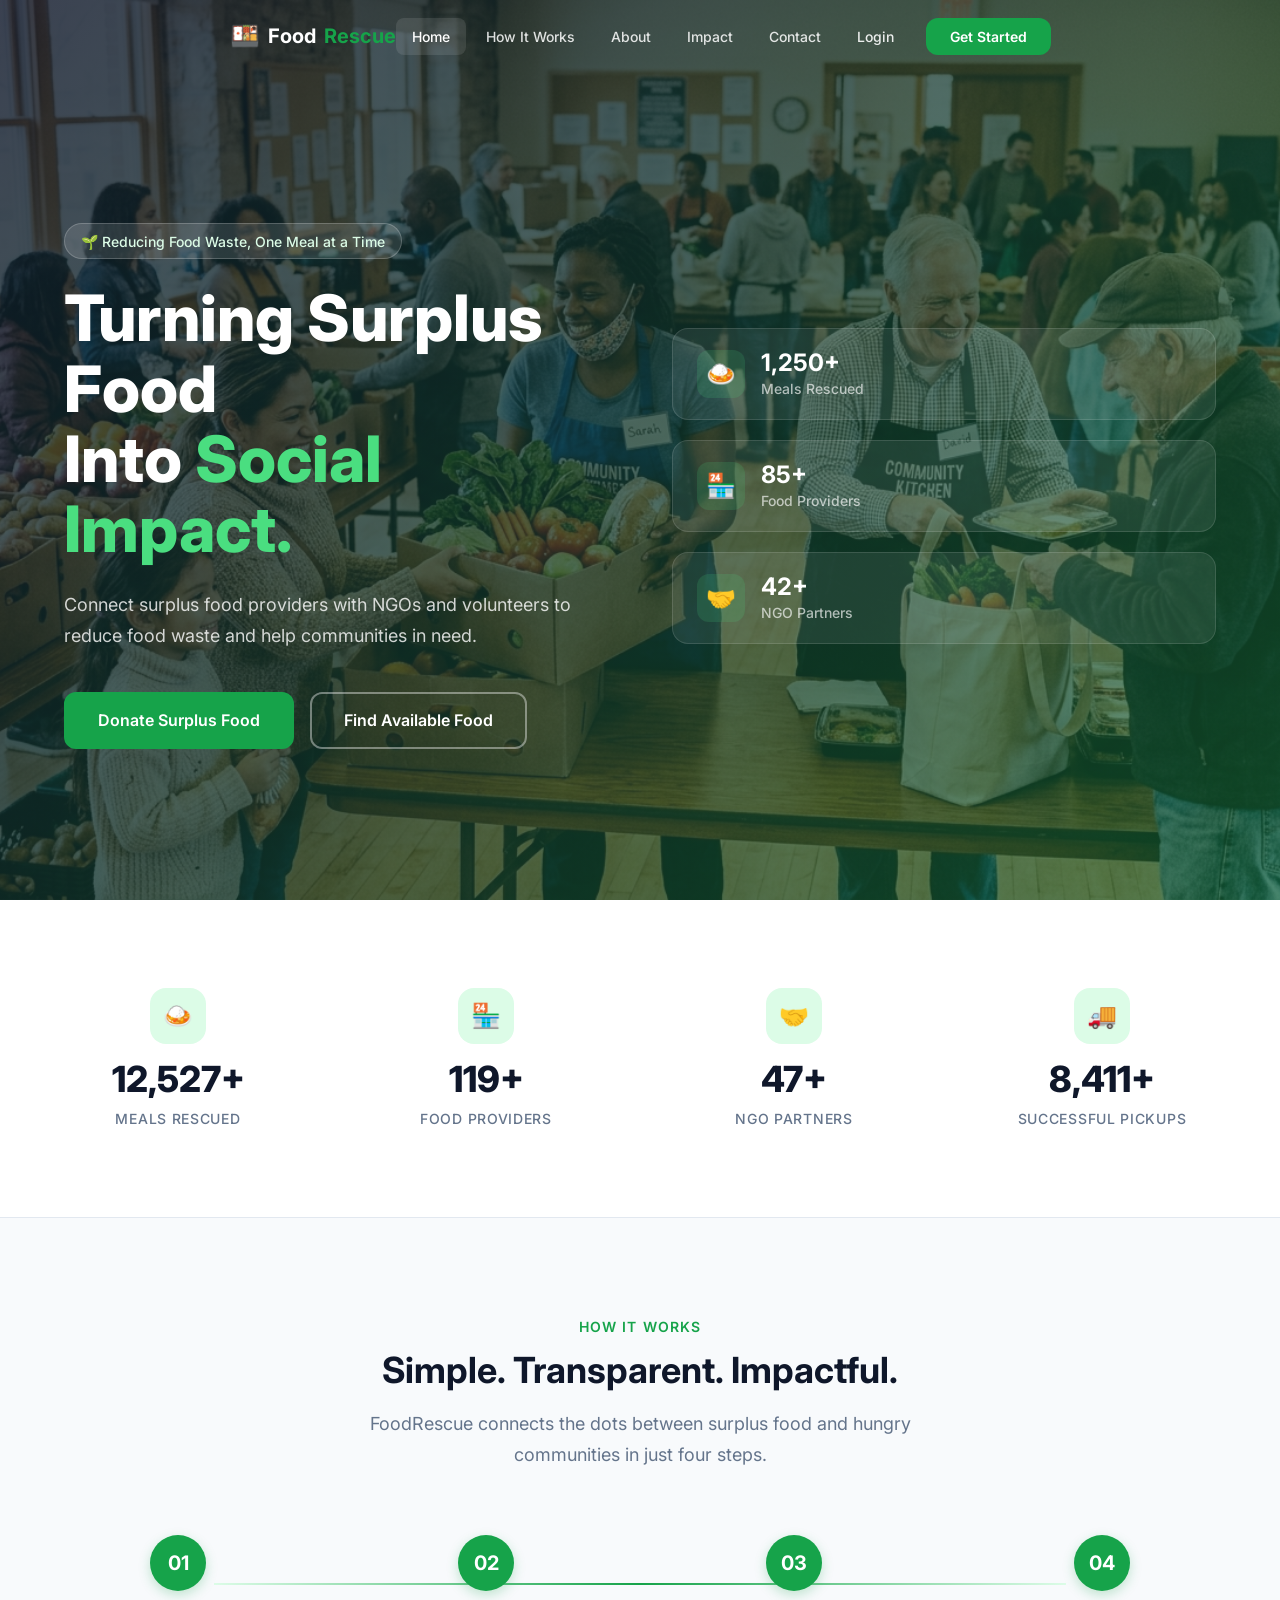
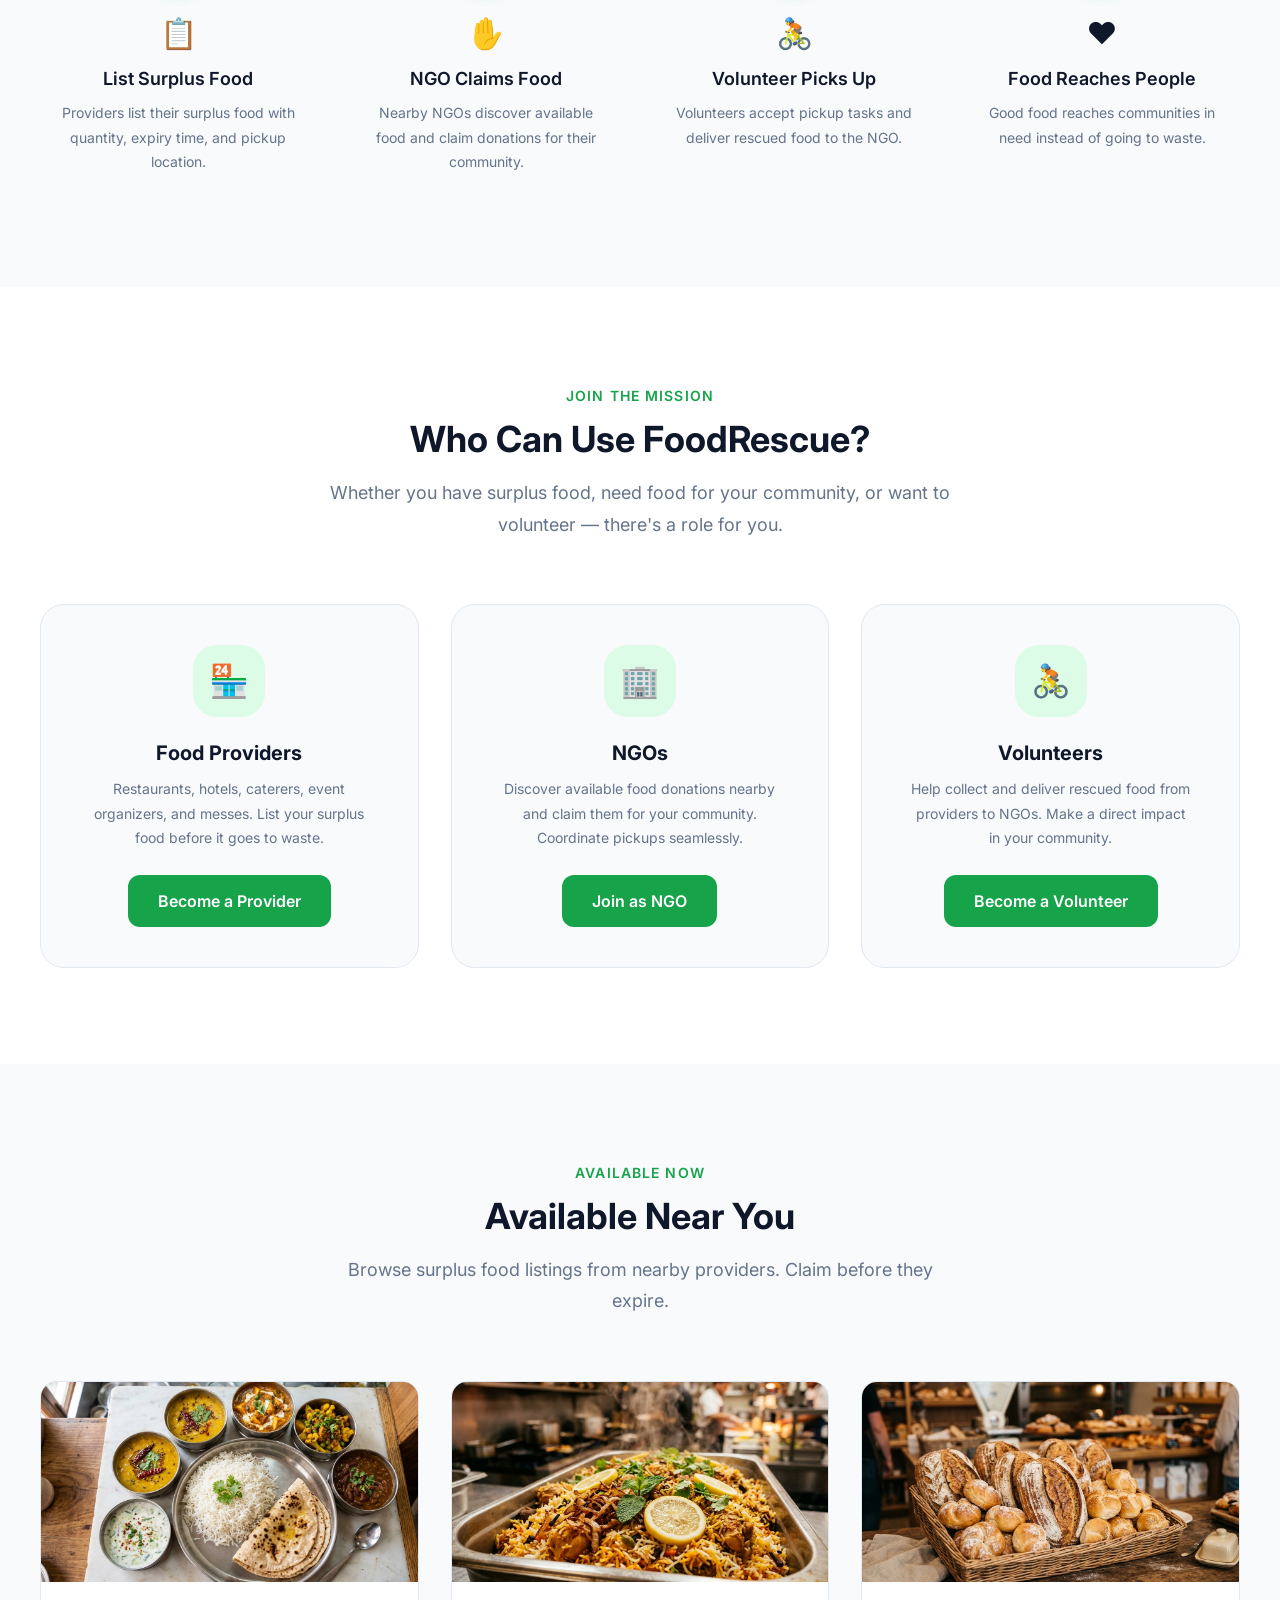
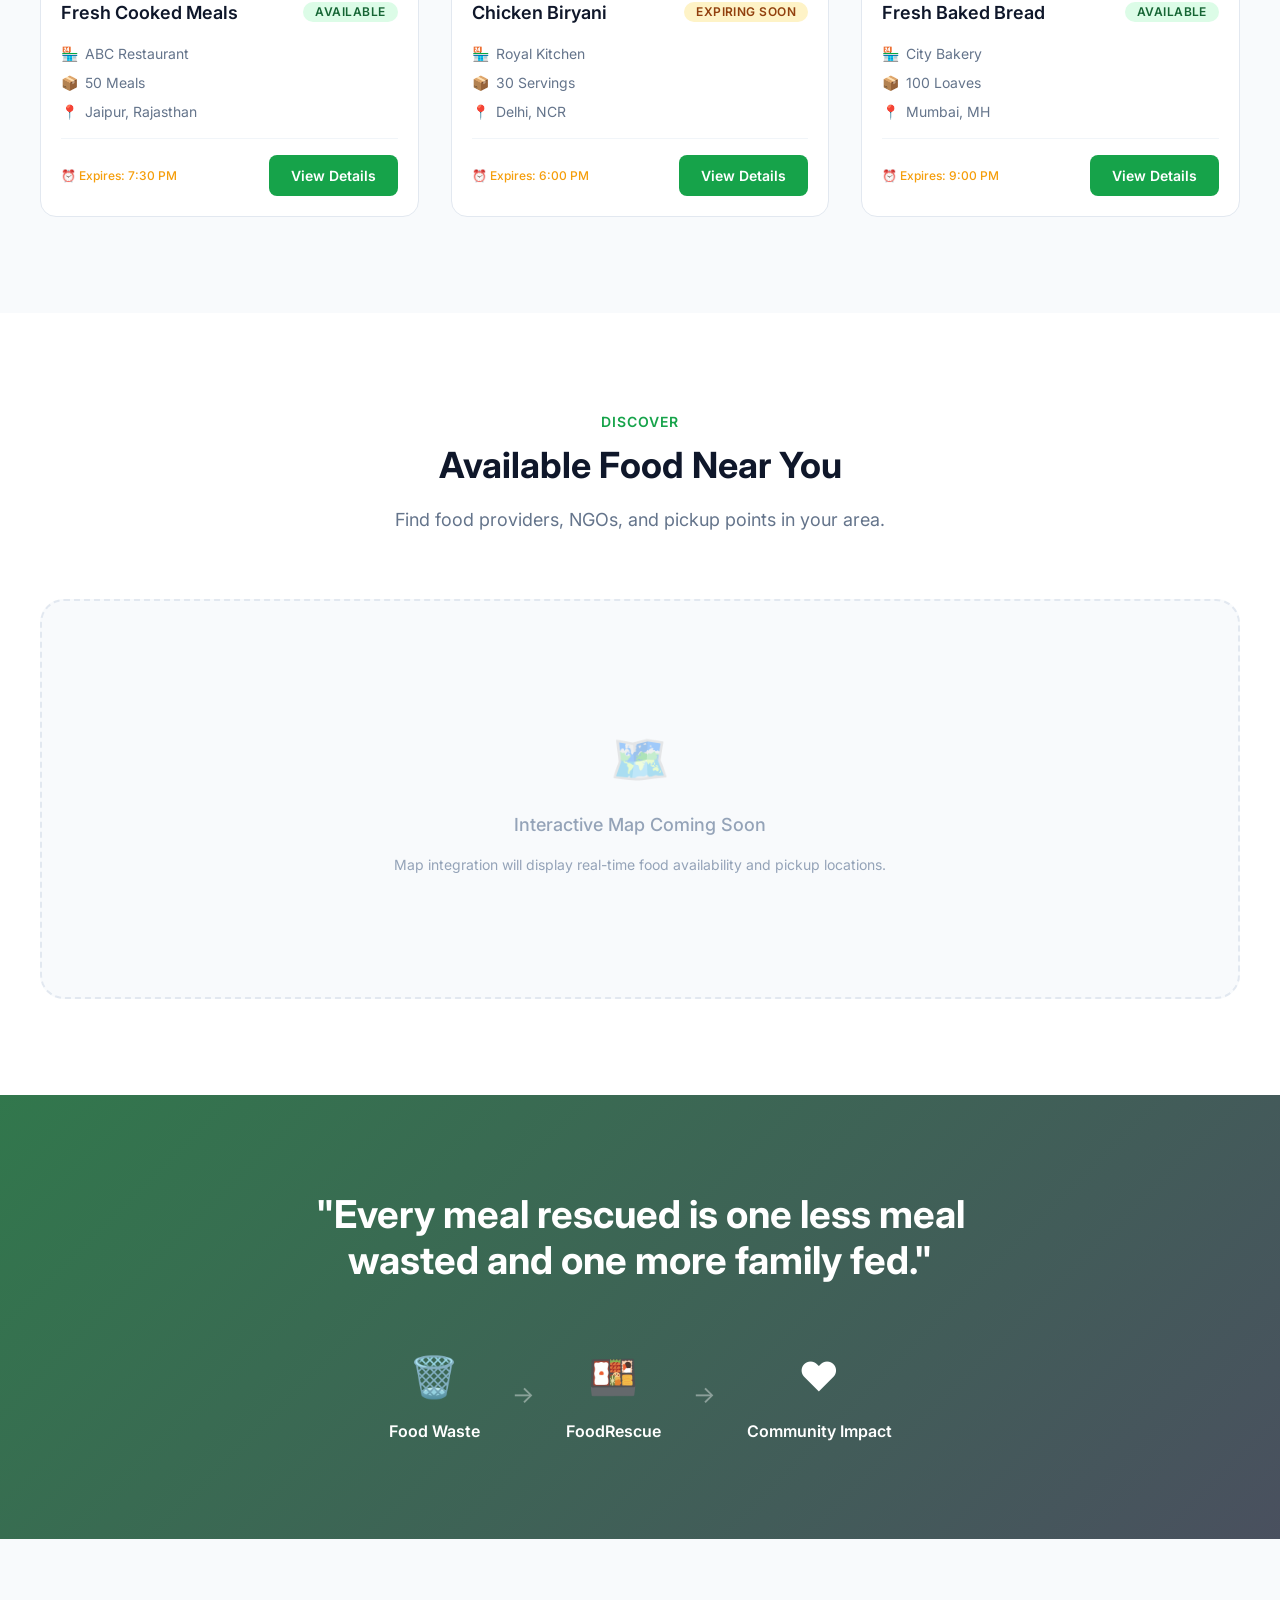
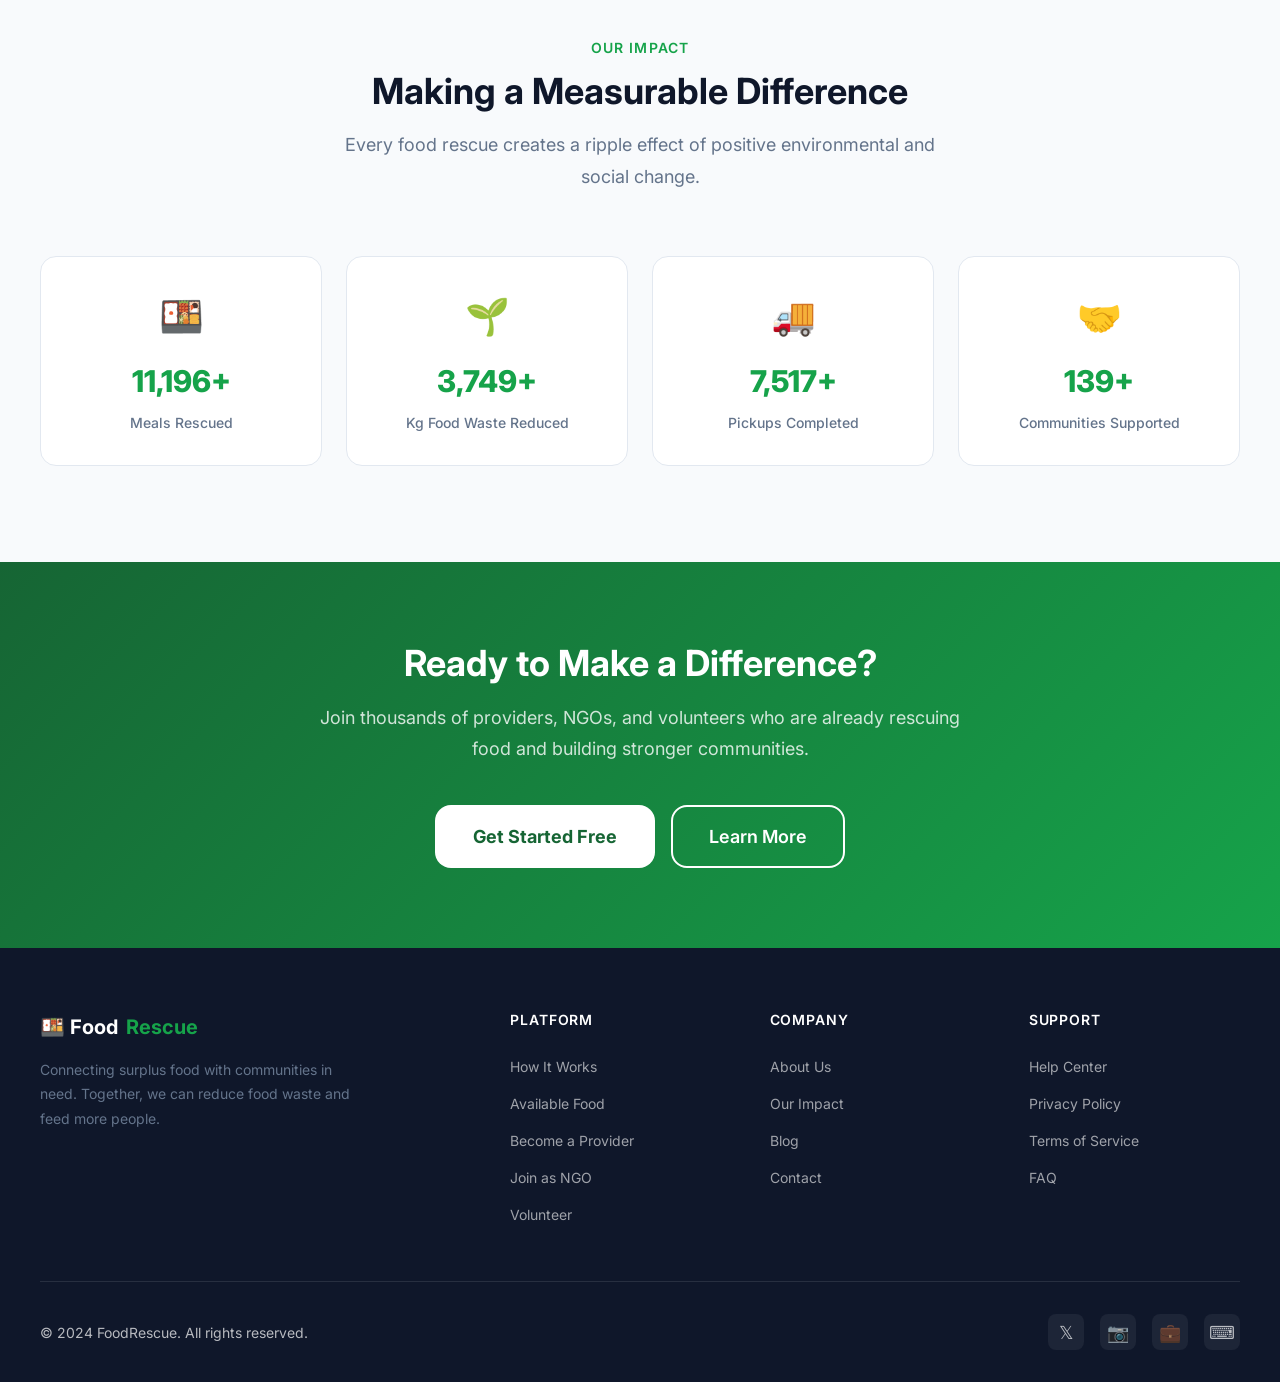
==== src/main/webapp/index.html @ 47595863 "feat: add FoodRescue frontend UI" ====
<!DOCTYPE html>
<html lang="en">
<head>
  <meta charset="UTF-8">
  <meta name="viewport" content="width=device-width, initial-scale=1.0">
  <title>FoodRescue — Turning Surplus Food Into Social Impact</title>
  <meta name="description" content="FoodRescue connects surplus food providers with NGOs and volunteers to reduce food waste and help communities in need. Rescue meals, support communities.">

  <!-- Google Fonts -->
  <link rel="preconnect" href="https://fonts.googleapis.com">
  <link rel="preconnect" href="https://fonts.gstatic.com" crossorigin>
  <link href="https://fonts.googleapis.com/css2?family=Inter:wght@400;500;600;700;800&display=swap" rel="stylesheet">

  <!-- CSS -->
  <!-- Bootstrap 5 CSS -->
  <link href="https://cdn.jsdelivr.net/npm/bootstrap@5.3.2/dist/css/bootstrap.min.css" rel="stylesheet">
  <link rel="stylesheet" href="assets/css/global.css">
  <link rel="stylesheet" href="assets/css/navbar.css">
  <link rel="stylesheet" href="assets/css/hero.css">
  <link rel="stylesheet" href="assets/css/responsive.css">

  <!-- Favicon -->
  <link rel="icon" href="data:image/svg+xml,<svg xmlns='http://www.w3.org/2000/svg' viewBox='0 0 100 100'><text y='.9em' font-size='90'>🍱</text></svg>">
</head>
<body>

  <!-- ===== Navbar ===== -->
  <nav class="navbar navbar--transparent" id="navbar">
    <div class="navbar__inner">
      <a href="index.html" class="navbar__brand" id="nav-brand">
        <span class="navbar__brand-icon">🍱</span>
        Food<span class="navbar__brand-highlight">Rescue</span>
      </a>

      <div class="navbar__nav" id="nav-links">
        <a href="#hero" class="navbar__link navbar__link--active">Home</a>
        <a href="#how-it-works" class="navbar__link">How It Works</a>
        <a href="#about" class="navbar__link">About</a>
        <a href="#impact" class="navbar__link">Impact</a>
        <a href="#contact" class="navbar__link">Contact</a>
      </div>

      <div class="navbar__actions" id="nav-actions">
        <a href="login.html" class="navbar__login">Login</a>
        <a href="register.html" class="navbar__cta">Get Started</a>
      </div>

      <button class="navbar__toggle" id="nav-toggle" aria-label="Toggle navigation menu">
        <span class="navbar__toggle-bar"></span>
        <span class="navbar__toggle-bar"></span>
        <span class="navbar__toggle-bar"></span>
      </button>
    </div>

    <!-- Mobile Menu -->
    <div class="navbar__mobile-menu" id="mobile-menu">
      <a href="#hero" class="navbar__link">Home</a>
      <a href="#how-it-works" class="navbar__link">How It Works</a>
      <a href="#about" class="navbar__link">About</a>
      <a href="#impact" class="navbar__link">Impact</a>
      <a href="#contact" class="navbar__link">Contact</a>
      <div class="navbar__mobile-actions">
        <a href="login.html" class="navbar__login">Login</a>
        <a href="register.html" class="navbar__cta">Get Started</a>
      </div>
    </div>
  </nav>


  <!-- ===== Hero Section ===== -->
  <section class="hero" id="hero" style="background-image: url('assets/images/hero-food.jpg');">
    <div class="hero__inner">
      <div class="hero__content">
        <div class="hero__label">
          🌱 Reducing Food Waste, One Meal at a Time
        </div>
        <h1 class="hero__title">
          Turning Surplus Food<br>
          Into <span>Social Impact.</span>
        </h1>
        <p class="hero__subtitle">
          Connect surplus food providers with NGOs and volunteers to reduce food waste and help communities in need.
        </p>
        <div class="hero__actions">
          <a href="register.html" class="hero__btn-primary">Donate Surplus Food</a>
          <a href="#available-food" class="hero__btn-secondary">Find Available Food</a>
        </div>
      </div>

      <div class="hero__stats">
        <div class="hero__stat-card">
          <div class="hero__stat-icon">🍛</div>
          <div>
            <div class="hero__stat-value" data-count="1250">1,250+</div>
            <div class="hero__stat-label">Meals Rescued</div>
          </div>
        </div>
        <div class="hero__stat-card">
          <div class="hero__stat-icon">🏪</div>
          <div>
            <div class="hero__stat-value" data-count="85">85+</div>
            <div class="hero__stat-label">Food Providers</div>
          </div>
        </div>
        <div class="hero__stat-card">
          <div class="hero__stat-icon">🤝</div>
          <div>
            <div class="hero__stat-value" data-count="42">42+</div>
            <div class="hero__stat-label">NGO Partners</div>
          </div>
        </div>
      </div>
    </div>
  </section>


  <!-- ===== Impact Statistics ===== -->
  <section class="impact-stats" id="impact">
    <div class="impact-stats__grid stagger">
      <div class="impact-stats__item reveal">
        <div class="impact-stats__icon">🍛</div>
        <div class="impact-stats__value" data-target="12540">0</div>
        <div class="impact-stats__label">Meals Rescued</div>
      </div>
      <div class="impact-stats__item reveal">
        <div class="impact-stats__icon">🏪</div>
        <div class="impact-stats__value" data-target="120">0</div>
        <div class="impact-stats__label">Food Providers</div>
      </div>
      <div class="impact-stats__item reveal">
        <div class="impact-stats__icon">🤝</div>
        <div class="impact-stats__value" data-target="48">0</div>
        <div class="impact-stats__label">NGO Partners</div>
      </div>
      <div class="impact-stats__item reveal">
        <div class="impact-stats__icon">🚚</div>
        <div class="impact-stats__value" data-target="8420">0</div>
        <div class="impact-stats__label">Successful Pickups</div>
      </div>
    </div>
  </section>


  <!-- ===== How FoodRescue Works ===== -->
  <section class="how-it-works section" id="how-it-works">
    <div class="section-header">
      <span class="section-label">How It Works</span>
      <h2>Simple. Transparent. Impactful.</h2>
      <p>FoodRescue connects the dots between surplus food and hungry communities in just four steps.</p>
    </div>

    <div class="how-it-works__grid stagger">
      <div class="how-it-works__step reveal">
        <div class="how-it-works__number">01</div>
        <div class="how-it-works__icon">📋</div>
        <h4 class="how-it-works__title">List Surplus Food</h4>
        <p class="how-it-works__desc">Providers list their surplus food with quantity, expiry time, and pickup location.</p>
      </div>
      <div class="how-it-works__step reveal">
        <div class="how-it-works__number">02</div>
        <div class="how-it-works__icon">✋</div>
        <h4 class="how-it-works__title">NGO Claims Food</h4>
        <p class="how-it-works__desc">Nearby NGOs discover available food and claim donations for their community.</p>
      </div>
      <div class="how-it-works__step reveal">
        <div class="how-it-works__number">03</div>
        <div class="how-it-works__icon">🚴</div>
        <h4 class="how-it-works__title">Volunteer Picks Up</h4>
        <p class="how-it-works__desc">Volunteers accept pickup tasks and deliver rescued food to the NGO.</p>
      </div>
      <div class="how-it-works__step reveal">
        <div class="how-it-works__number">04</div>
        <div class="how-it-works__icon">❤️</div>
        <h4 class="how-it-works__title">Food Reaches People</h4>
        <p class="how-it-works__desc">Good food reaches communities in need instead of going to waste.</p>
      </div>
    </div>
  </section>


  <!-- ===== User Roles ===== -->
  <section class="user-roles section" id="about">
    <div class="section-header">
      <span class="section-label">Join the Mission</span>
      <h2>Who Can Use FoodRescue?</h2>
      <p>Whether you have surplus food, need food for your community, or want to volunteer — there's a role for you.</p>
    </div>

    <div class="user-roles__grid stagger">
      <div class="user-roles__card reveal">
        <div class="user-roles__icon">🏪</div>
        <h4 class="user-roles__title">Food Providers</h4>
        <p class="user-roles__desc">Restaurants, hotels, caterers, event organizers, and messes. List your surplus food before it goes to waste.</p>
        <a href="register.html" class="btn btn-primary">Become a Provider</a>
      </div>
      <div class="user-roles__card reveal">
        <div class="user-roles__icon">🏢</div>
        <h4 class="user-roles__title">NGOs</h4>
        <p class="user-roles__desc">Discover available food donations nearby and claim them for your community. Coordinate pickups seamlessly.</p>
        <a href="register.html" class="btn btn-primary">Join as NGO</a>
      </div>
      <div class="user-roles__card reveal">
        <div class="user-roles__icon">🚴</div>
        <h4 class="user-roles__title">Volunteers</h4>
        <p class="user-roles__desc">Help collect and deliver rescued food from providers to NGOs. Make a direct impact in your community.</p>
        <a href="register.html" class="btn btn-primary">Become a Volunteer</a>
      </div>
    </div>
  </section>


  <!-- ===== Available Food ===== -->
  <section class="available-food section" id="available-food">
    <div class="section-header">
      <span class="section-label">Available Now</span>
      <h2>Available Near You</h2>
      <p>Browse surplus food listings from nearby providers. Claim before they expire.</p>
    </div>

    <div class="available-food__grid stagger">
      <!-- Food Card 1 -->
      <div class="food-card reveal">
        <img src="assets/images/food/meals.jpg" alt="Fresh Cooked Meals" class="food-card__img" loading="lazy">
        <div class="food-card__body">
          <div class="food-card__header">
            <h5 class="food-card__name">Fresh Cooked Meals</h5>
            <span class="badge badge-success">Available</span>
          </div>
          <div class="food-card__meta">
            <div class="food-card__meta-item">
              <span class="food-card__meta-icon">🏪</span>
              <span>ABC Restaurant</span>
            </div>
            <div class="food-card__meta-item">
              <span class="food-card__meta-icon">📦</span>
              <span>50 Meals</span>
            </div>
            <div class="food-card__meta-item">
              <span class="food-card__meta-icon">📍</span>
              <span>Jaipur, Rajasthan</span>
            </div>
          </div>
          <div class="food-card__footer">
            <span class="food-card__expiry">⏰ Expires: 7:30 PM</span>
            <a href="#" class="btn btn-primary btn-sm">View Details</a>
          </div>
        </div>
      </div>

      <!-- Food Card 2 -->
      <div class="food-card reveal">
        <img src="assets/images/food/biryani.jpg" alt="Chicken Biryani" class="food-card__img" loading="lazy">
        <div class="food-card__body">
          <div class="food-card__header">
            <h5 class="food-card__name">Chicken Biryani</h5>
            <span class="badge badge-warning">Expiring Soon</span>
          </div>
          <div class="food-card__meta">
            <div class="food-card__meta-item">
              <span class="food-card__meta-icon">🏪</span>
              <span>Royal Kitchen</span>
            </div>
            <div class="food-card__meta-item">
              <span class="food-card__meta-icon">📦</span>
              <span>30 Servings</span>
            </div>
            <div class="food-card__meta-item">
              <span class="food-card__meta-icon">📍</span>
              <span>Delhi, NCR</span>
            </div>
          </div>
          <div class="food-card__footer">
            <span class="food-card__expiry">⏰ Expires: 6:00 PM</span>
            <a href="#" class="btn btn-primary btn-sm">View Details</a>
          </div>
        </div>
      </div>

      <!-- Food Card 3 -->
      <div class="food-card reveal">
        <img src="assets/images/food/bread.jpg" alt="Fresh Baked Bread" class="food-card__img" loading="lazy">
        <div class="food-card__body">
          <div class="food-card__header">
            <h5 class="food-card__name">Fresh Baked Bread</h5>
            <span class="badge badge-success">Available</span>
          </div>
          <div class="food-card__meta">
            <div class="food-card__meta-item">
              <span class="food-card__meta-icon">🏪</span>
              <span>City Bakery</span>
            </div>
            <div class="food-card__meta-item">
              <span class="food-card__meta-icon">📦</span>
              <span>100 Loaves</span>
            </div>
            <div class="food-card__meta-item">
              <span class="food-card__meta-icon">📍</span>
              <span>Mumbai, MH</span>
            </div>
          </div>
          <div class="food-card__footer">
            <span class="food-card__expiry">⏰ Expires: 9:00 PM</span>
            <a href="#" class="btn btn-primary btn-sm">View Details</a>
          </div>
        </div>
      </div>
    </div>
  </section>


  <!-- ===== Map Section (Placeholder) ===== -->
  <section class="map-section section">
    <div class="section-header">
      <span class="section-label">Discover</span>
      <h2>Available Food Near You</h2>
      <p>Find food providers, NGOs, and pickup points in your area.</p>
    </div>

    <div class="map-placeholder">
      <div class="map-placeholder__icon">🗺️</div>
      <div class="map-placeholder__text">Interactive Map Coming Soon</div>
      <div class="map-placeholder__hint">Map integration will display real-time food availability and pickup locations.</div>
    </div>
  </section>


  <!-- ===== Impact Story ===== -->
  <section class="impact-story" style="background-image: url('assets/images/community.jpg');">
    <div class="impact-story__inner">
      <blockquote class="impact-story__quote reveal">
        "Every meal rescued is one less meal wasted and one more family fed."
      </blockquote>

      <div class="impact-story__flow reveal">
        <div class="impact-story__flow-step">
          <div class="impact-story__flow-icon">🗑️</div>
          <div class="impact-story__flow-label">Food Waste</div>
        </div>
        <div class="impact-story__flow-arrow">→</div>
        <div class="impact-story__flow-step">
          <div class="impact-story__flow-icon">🍱</div>
          <div class="impact-story__flow-label">FoodRescue</div>
        </div>
        <div class="impact-story__flow-arrow">→</div>
        <div class="impact-story__flow-step">
          <div class="impact-story__flow-icon">❤️</div>
          <div class="impact-story__flow-label">Community Impact</div>
        </div>
      </div>
    </div>
  </section>


  <!-- ===== Environmental Impact ===== -->
  <section class="env-impact section" id="env-impact">
    <div class="section-header">
      <span class="section-label">Our Impact</span>
      <h2>Making a Measurable Difference</h2>
      <p>Every food rescue creates a ripple effect of positive environmental and social change.</p>
    </div>

    <div class="env-impact__grid stagger">
      <div class="env-impact__card reveal">
        <div class="env-impact__icon">🍱</div>
        <!-- TODO: Replace static values with backend response -->
        <div class="env-impact__value" data-target="12540">0</div>
        <div class="env-impact__label">Meals Rescued</div>
      </div>
      <div class="env-impact__card reveal">
        <div class="env-impact__icon">🌱</div>
        <div class="env-impact__value" data-target="4200">0</div>
        <div class="env-impact__label">Kg Food Waste Reduced</div>
      </div>
      <div class="env-impact__card reveal">
        <div class="env-impact__icon">🚚</div>
        <div class="env-impact__value" data-target="8420">0</div>
        <div class="env-impact__label">Pickups Completed</div>
      </div>
      <div class="env-impact__card reveal">
        <div class="env-impact__icon">🤝</div>
        <div class="env-impact__value" data-target="156">0</div>
        <div class="env-impact__label">Communities Supported</div>
      </div>
    </div>
  </section>


  <!-- ===== CTA Section ===== -->
  <section class="cta-section" id="contact">
    <div class="cta-section__inner">
      <h2 class="cta-section__title">Ready to Make a Difference?</h2>
      <p class="cta-section__desc">
        Join thousands of providers, NGOs, and volunteers who are already rescuing food and building stronger communities.
      </p>
      <div class="cta-section__actions">
        <a href="register.html" class="btn btn-lg" style="background:#fff;color:#166534;font-weight:700;">Get Started Free</a>
        <a href="#how-it-works" class="btn btn-outline btn-lg">Learn More</a>
      </div>
    </div>
  </section>


  <!-- ===== Footer ===== -->
  <footer class="footer">
    <div class="footer__inner">
      <div class="footer__grid">
        <div>
          <div class="footer__brand">🍱 Food<span style="color:#16A34A">Rescue</span></div>
          <p class="footer__brand-desc">
            Connecting surplus food with communities in need. Together, we can reduce food waste and feed more people.
          </p>
        </div>
        <div>
          <h5 class="footer__heading">Platform</h5>
          <a href="#how-it-works" class="footer__link">How It Works</a>
          <a href="#available-food" class="footer__link">Available Food</a>
          <a href="register.html" class="footer__link">Become a Provider</a>
          <a href="register.html" class="footer__link">Join as NGO</a>
          <a href="register.html" class="footer__link">Volunteer</a>
        </div>
        <div>
          <h5 class="footer__heading">Company</h5>
          <a href="#about" class="footer__link">About Us</a>
          <a href="#impact" class="footer__link">Our Impact</a>
          <a href="#" class="footer__link">Blog</a>
          <a href="#contact" class="footer__link">Contact</a>
        </div>
        <div>
          <h5 class="footer__heading">Support</h5>
          <a href="#" class="footer__link">Help Center</a>
          <a href="#" class="footer__link">Privacy Policy</a>
          <a href="#" class="footer__link">Terms of Service</a>
          <a href="#" class="footer__link">FAQ</a>
        </div>
      </div>

      <div class="footer__bottom">
        <span>&copy; 2024 FoodRescue. All rights reserved.</span>
        <div class="footer__socials">
          <a href="#" class="footer__social-link" aria-label="Twitter">𝕏</a>
          <a href="#" class="footer__social-link" aria-label="Instagram">📷</a>
          <a href="#" class="footer__social-link" aria-label="LinkedIn">💼</a>
          <a href="#" class="footer__social-link" aria-label="GitHub">⌨</a>
        </div>
      </div>
    </div>
  </footer>


  <!-- JS -->
  <script src="assets/js/main.js"></script>
  <!-- Bootstrap 5 JS -->
  <script src="https://cdn.jsdelivr.net/npm/bootstrap@5.3.2/dist/js/bootstrap.bundle.min.js"></script>
</body>
</html>
---- src/main/webapp/assets/css/global.css ----
/* ================================================
   FoodRescue — Global Design System
   ================================================ */

/* ---------- CSS Custom Properties (Design Tokens) ---------- */
:root {
  /* Brand Colors */
  --color-primary:       #16A34A;
  --color-primary-dark:  #166534;
  --color-primary-light: #DCFCE7;
  --color-primary-hover: #15803D;

  /* Neutrals */
  --color-bg:            #F8FAFC;
  --color-bg-white:      #FFFFFF;
  --color-text:          #0F172A;
  --color-text-secondary:#64748B;
  --color-text-muted:    #94A3B8;
  --color-border:        #E2E8F0;
  --color-border-light:  #F1F5F9;

  /* Semantic */
  --color-warning:       #F59E0B;
  --color-warning-light: #FEF3C7;
  --color-danger:        #DC2626;
  --color-danger-light:  #FEE2E2;
  --color-success:       #16A34A;
  --color-success-light: #DCFCE7;
  --color-info:          #2563EB;
  --color-info-light:    #DBEAFE;

  /* Typography */
  --font-family:         'Inter', -apple-system, BlinkMacSystemFont, 'Segoe UI', Roboto, sans-serif;
  --font-size-xs:        0.75rem;
  --font-size-sm:        0.875rem;
  --font-size-base:      1rem;
  --font-size-lg:        1.125rem;
  --font-size-xl:        1.25rem;
  --font-size-2xl:       1.5rem;
  --font-size-3xl:       1.875rem;
  --font-size-4xl:       2.25rem;
  --font-size-5xl:       3rem;
  --font-size-6xl:       3.75rem;

  --font-weight-normal:  400;
  --font-weight-medium:  500;
  --font-weight-semibold:600;
  --font-weight-bold:    700;
  --font-weight-extrabold:800;

  --line-height-tight:   1.2;
  --line-height-normal:  1.5;
  --line-height-relaxed: 1.75;

  /* Spacing */
  --space-1:  0.25rem;
  --space-2:  0.5rem;
  --space-3:  0.75rem;
  --space-4:  1rem;
  --space-5:  1.25rem;
  --space-6:  1.5rem;
  --space-8:  2rem;
  --space-10: 2.5rem;
  --space-12: 3rem;
  --space-16: 4rem;
  --space-20: 5rem;
  --space-24: 6rem;

  /* Border Radius */
  --radius-sm:   0.25rem;
  --radius-md:   0.5rem;
  --radius-lg:   0.75rem;
  --radius-xl:   1rem;
  --radius-2xl:  1.5rem;
  --radius-full: 9999px;

  /* Shadows */
  --shadow-xs:   0 1px 2px rgba(0,0,0,0.05);
  --shadow-sm:   0 1px 3px rgba(0,0,0,0.08), 0 1px 2px rgba(0,0,0,0.04);
  --shadow-md:   0 4px 6px -1px rgba(0,0,0,0.08), 0 2px 4px -2px rgba(0,0,0,0.04);
  --shadow-lg:   0 10px 15px -3px rgba(0,0,0,0.08), 0 4px 6px -4px rgba(0,0,0,0.04);
  --shadow-xl:   0 20px 25px -5px rgba(0,0,0,0.08), 0 8px 10px -6px rgba(0,0,0,0.04);

  /* Transitions */
  --transition-fast:   150ms ease;
  --transition-normal: 250ms ease;
  --transition-slow:   350ms ease;

  /* Layout */
  --container-max:     1200px;
  --container-sm:      640px;
  --container-md:      768px;
  --container-lg:      1024px;

  /* Navbar */
  --navbar-height:     72px;

  /* Sidebar */
  --sidebar-width:     260px;
}


/* ---------- Reset & Base ---------- */
*,
*::before,
*::after {
  margin: 0;
  padding: 0;
  box-sizing: border-box;
}

html {
  font-size: 16px;
  scroll-behavior: smooth;
  -webkit-font-smoothing: antialiased;
  -moz-osx-font-smoothing: grayscale;
}

body {
  font-family: var(--font-family);
  font-size: var(--font-size-base);
  font-weight: var(--font-weight-normal);
  line-height: var(--line-height-normal);
  color: var(--color-text);
  background-color: var(--color-bg);
}

a {
  color: inherit;
  text-decoration: none;
}

img {
  max-width: 100%;
  height: auto;
  display: block;
}

ul, ol {
  list-style: none;
}

button, input, select, textarea {
  font-family: inherit;
  font-size: inherit;
  line-height: inherit;
  color: inherit;
  border: none;
  outline: none;
  background: none;
}

button {
  cursor: pointer;
}


/* ---------- Typography ---------- */
h1, h2, h3, h4, h5, h6 {
  font-weight: var(--font-weight-bold);
  line-height: var(--line-height-tight);
  color: var(--color-text);
}

h1 { font-size: var(--font-size-5xl); }
h2 { font-size: var(--font-size-4xl); }
h3 { font-size: var(--font-size-3xl); }
h4 { font-size: var(--font-size-2xl); }
h5 { font-size: var(--font-size-xl);  }
h6 { font-size: var(--font-size-lg);  }

p {
  color: var(--color-text-secondary);
  line-height: var(--line-height-relaxed);
}


/* ---------- Layout Utilities ---------- */
.container {
  max-width: var(--container-max);
  margin-inline: auto;
  padding-inline: var(--space-6);
}

.section {
  padding-block: var(--space-24);
}

.section-header {
  text-align: center;
  margin-bottom: var(--space-16);
}

.section-header h2 {
  margin-bottom: var(--space-4);
}

.section-header p {
  max-width: 640px;
  margin-inline: auto;
  font-size: var(--font-size-lg);
}

.section-label {
  display: inline-block;
  font-size: var(--font-size-sm);
  font-weight: var(--font-weight-semibold);
  color: var(--color-primary);
  text-transform: uppercase;
  letter-spacing: 0.08em;
  margin-bottom: var(--space-3);
}


/* ---------- Buttons ---------- */
.btn {
  display: inline-flex;
  align-items: center;
  justify-content: center;
  gap: var(--space-2);
  padding: 0.75rem 1.75rem;
  font-size: var(--font-size-base);
  font-weight: var(--font-weight-semibold);
  border-radius: var(--radius-lg);
  transition: all var(--transition-normal);
  white-space: nowrap;
  cursor: pointer;
  border: 2px solid transparent;
}

.btn-primary {
  background-color: var(--color-primary);
  color: var(--color-bg-white);
}
.btn-primary:hover {
  background-color: var(--color-primary-hover);
  transform: translateY(-1px);
  box-shadow: var(--shadow-md);
}

.btn-secondary {
  background-color: var(--color-bg-white);
  color: var(--color-primary);
  border-color: var(--color-primary);
}
.btn-secondary:hover {
  background-color: var(--color-primary-light);
  transform: translateY(-1px);
}

.btn-outline {
  background-color: transparent;
  color: var(--color-bg-white);
  border-color: var(--color-bg-white);
}
.btn-outline:hover {
  background-color: var(--color-bg-white);
  color: var(--color-primary);
}

.btn-danger {
  background-color: var(--color-danger);
  color: var(--color-bg-white);
}
.btn-danger:hover {
  background-color: #B91C1C;
  transform: translateY(-1px);
}

.btn-sm {
  padding: 0.5rem 1.25rem;
  font-size: var(--font-size-sm);
  border-radius: var(--radius-md);
}

.btn-lg {
  padding: 1rem 2.25rem;
  font-size: var(--font-size-lg);
  border-radius: var(--radius-xl);
}

.btn-icon {
  padding: 0.5rem;
  border-radius: var(--radius-md);
}

.btn-block {
  width: 100%;
}


/* ---------- Cards ---------- */
.card {
  background: var(--color-bg-white);
  border-radius: var(--radius-xl);
  border: 1px solid var(--color-border);
  overflow: hidden;
  transition: all var(--transition-normal);
}

.card:hover {
  box-shadow: var(--shadow-lg);
  transform: translateY(-2px);
}

.card-body {
  padding: var(--space-6);
}

.card-img {
  width: 100%;
  height: 200px;
  object-fit: cover;
}


/* ---------- Status Badges ---------- */
.badge {
  display: inline-flex;
  align-items: center;
  gap: var(--space-1);
  padding: 0.25rem 0.75rem;
  font-size: var(--font-size-xs);
  font-weight: var(--font-weight-semibold);
  border-radius: var(--radius-full);
  text-transform: uppercase;
  letter-spacing: 0.04em;
}

.badge-success {
  background-color: var(--color-success-light);
  color: var(--color-primary-dark);
}

.badge-warning {
  background-color: var(--color-warning-light);
  color: #92400E;
}

.badge-danger {
  background-color: var(--color-danger-light);
  color: #991B1B;
}

.badge-info {
  background-color: var(--color-info-light);
  color: #1E40AF;
}

.badge-neutral {
  background-color: var(--color-border-light);
  color: var(--color-text-secondary);
}


/* ---------- Form Inputs ---------- */
.form-group {
  margin-bottom: var(--space-5);
}

.form-label {
  display: block;
  font-size: var(--font-size-sm);
  font-weight: var(--font-weight-medium);
  color: var(--color-text);
  margin-bottom: var(--space-2);
}

.form-input {
  width: 100%;
  padding: 0.75rem 1rem;
  font-size: var(--font-size-base);
  color: var(--color-text);
  background-color: var(--color-bg-white);
  border: 1.5px solid var(--color-border);
  border-radius: var(--radius-lg);
  transition: border-color var(--transition-fast), box-shadow var(--transition-fast);
}

.form-input:focus {
  border-color: var(--color-primary);
  box-shadow: 0 0 0 3px rgba(22, 163, 74, 0.12);
}

.form-input::placeholder {
  color: var(--color-text-muted);
}

.form-select {
  width: 100%;
  padding: 0.75rem 1rem;
  font-size: var(--font-size-base);
  color: var(--color-text);
  background-color: var(--color-bg-white);
  border: 1.5px solid var(--color-border);
  border-radius: var(--radius-lg);
  transition: border-color var(--transition-fast);
  cursor: pointer;
  appearance: none;
  background-image: url("data:image/svg+xml,%3Csvg xmlns='http://www.w3.org/2000/svg' width='16' height='16' fill='%2364748B' viewBox='0 0 16 16'%3E%3Cpath d='M4.646 5.646a.5.5 0 0 1 .708 0L8 8.293l2.646-2.647a.5.5 0 0 1 .708.708l-3 3a.5.5 0 0 1-.708 0l-3-3a.5.5 0 0 1 0-.708z'/%3E%3C/svg%3E");
  background-repeat: no-repeat;
  background-position: right 1rem center;
  padding-right: 2.5rem;
}

.form-select:focus {
  border-color: var(--color-primary);
  box-shadow: 0 0 0 3px rgba(22, 163, 74, 0.12);
}

.form-helper {
  font-size: var(--font-size-xs);
  color: var(--color-text-muted);
  margin-top: var(--space-1);
}

.form-error {
  font-size: var(--font-size-xs);
  color: var(--color-danger);
  margin-top: var(--space-1);
}


/* ---------- Toast Notifications ---------- */
.toast-container {
  position: fixed;
  top: calc(var(--navbar-height) + var(--space-4));
  right: var(--space-6);
  z-index: 10000;
  display: flex;
  flex-direction: column;
  gap: var(--space-3);
}

.toast {
  display: flex;
  align-items: center;
  gap: var(--space-3);
  padding: var(--space-4) var(--space-5);
  background: var(--color-bg-white);
  border-radius: var(--radius-lg);
  box-shadow: var(--shadow-xl);
  border-left: 4px solid var(--color-primary);
  min-width: 320px;
  animation: slideInRight 0.3s ease;
}

.toast-success { border-left-color: var(--color-success); }
.toast-warning { border-left-color: var(--color-warning); }
.toast-danger  { border-left-color: var(--color-danger);  }

.toast-icon {
  font-size: var(--font-size-xl);
  flex-shrink: 0;
}

.toast-content {
  flex: 1;
}

.toast-title {
  font-size: var(--font-size-sm);
  font-weight: var(--font-weight-semibold);
  color: var(--color-text);
}

.toast-message {
  font-size: var(--font-size-xs);
  color: var(--color-text-secondary);
}

.toast-close {
  padding: var(--space-1);
  color: var(--color-text-muted);
  cursor: pointer;
  transition: color var(--transition-fast);
}

.toast-close:hover {
  color: var(--color-text);
}


/* ---------- Modal ---------- */
.modal-overlay {
  position: fixed;
  inset: 0;
  background: rgba(15, 23, 42, 0.5);
  backdrop-filter: blur(4px);
  z-index: 9000;
  display: flex;
  align-items: center;
  justify-content: center;
  opacity: 0;
  visibility: hidden;
  transition: all var(--transition-normal);
}

.modal-overlay.active {
  opacity: 1;
  visibility: visible;
}

.modal {
  background: var(--color-bg-white);
  border-radius: var(--radius-2xl);
  box-shadow: var(--shadow-xl);
  width: 90%;
  max-width: 520px;
  max-height: 85vh;
  overflow-y: auto;
  transform: translateY(20px) scale(0.97);
  transition: transform var(--transition-normal);
}

.modal-overlay.active .modal {
  transform: translateY(0) scale(1);
}

.modal-header {
  display: flex;
  align-items: center;
  justify-content: space-between;
  padding: var(--space-6);
  border-bottom: 1px solid var(--color-border);
}

.modal-header h3 {
  font-size: var(--font-size-xl);
}

.modal-body {
  padding: var(--space-6);
}

.modal-footer {
  display: flex;
  justify-content: flex-end;
  gap: var(--space-3);
  padding: var(--space-6);
  border-top: 1px solid var(--color-border);
}


/* ---------- Animations ---------- */
@keyframes fadeIn {
  from { opacity: 0; }
  to   { opacity: 1; }
}

@keyframes fadeInUp {
  from { opacity: 0; transform: translateY(24px); }
  to   { opacity: 1; transform: translateY(0);    }
}

@keyframes slideInRight {
  from { opacity: 0; transform: translateX(60px); }
  to   { opacity: 1; transform: translateX(0);    }
}

@keyframes slideInLeft {
  from { opacity: 0; transform: translateX(-60px); }
  to   { opacity: 1; transform: translateX(0);     }
}

@keyframes scaleIn {
  from { opacity: 0; transform: scale(0.92); }
  to   { opacity: 1; transform: scale(1);    }
}

@keyframes countUp {
  from { opacity: 0; transform: translateY(12px); }
  to   { opacity: 1; transform: translateY(0);    }
}

/* Scroll-reveal utility classes */
.reveal {
  opacity: 0;
  transform: translateY(24px);
  transition: opacity 0.6s ease, transform 0.6s ease;
}

.reveal.visible {
  opacity: 1;
  transform: translateY(0);
}

.reveal-left {
  opacity: 0;
  transform: translateX(-30px);
  transition: opacity 0.6s ease, transform 0.6s ease;
}

.reveal-left.visible {
  opacity: 1;
  transform: translateX(0);
}

.reveal-right {
  opacity: 0;
  transform: translateX(30px);
  transition: opacity 0.6s ease, transform 0.6s ease;
}

.reveal-right.visible {
  opacity: 1;
  transform: translateX(0);
}

/* Staggered children animation delay */
.stagger > *:nth-child(1) { transition-delay: 0.05s; }
.stagger > *:nth-child(2) { transition-delay: 0.1s;  }
.stagger > *:nth-child(3) { transition-delay: 0.15s; }
.stagger > *:nth-child(4) { transition-delay: 0.2s;  }
.stagger > *:nth-child(5) { transition-delay: 0.25s; }
.stagger > *:nth-child(6) { transition-delay: 0.3s;  }


/* ---------- Utility Classes ---------- */
.text-center  { text-align: center; }
.text-left    { text-align: left; }
.text-right   { text-align: right; }
.text-primary { color: var(--color-primary) !important; }
.text-muted   { color: var(--color-text-muted) !important; }
.text-white   { color: var(--color-bg-white) !important; }

.flex  { display: flex; }
.grid  { display: grid; }
.block { display: block; }
.hidden { display: none !important; }

.items-center   { align-items: center; }
.justify-center { justify-content: center; }
.justify-between { justify-content: space-between; }
.gap-2 { gap: var(--space-2); }
.gap-4 { gap: var(--space-4); }
.gap-6 { gap: var(--space-6); }
.gap-8 { gap: var(--space-8); }

.mt-4  { margin-top: var(--space-4); }
.mt-6  { margin-top: var(--space-6); }
.mt-8  { margin-top: var(--space-8); }
.mb-4  { margin-bottom: var(--space-4); }
.mb-6  { margin-bottom: var(--space-6); }
.mb-8  { margin-bottom: var(--space-8); }

.w-full { width: 100%; }
---- src/main/webapp/assets/css/navbar.css ----
/* ================================================
   FoodRescue — Navbar
   ================================================ */

.navbar {
  position: fixed;
  top: 0;
  left: 0;
  right: 0;
  height: var(--navbar-height);
  z-index: 1000;
  transition: all var(--transition-normal);
}

/* Transparent state on hero */
.navbar--transparent {
  background: transparent;
}

/* Scrolled / solid state */
.navbar--solid {
  background: rgba(255, 255, 255, 0.97);
  backdrop-filter: blur(12px);
  -webkit-backdrop-filter: blur(12px);
  border-bottom: 1px solid var(--color-border);
  box-shadow: var(--shadow-xs);
}

.navbar__inner {
  max-width: var(--container-max);
  margin-inline: auto;
  padding-inline: var(--space-6);
  height: 100%;
  display: flex;
  align-items: center;
  justify-content: space-between;
}

/* --- Brand --- */
.navbar__brand {
  display: flex;
  align-items: center;
  gap: var(--space-2);
  font-size: var(--font-size-xl);
  font-weight: var(--font-weight-bold);
  color: var(--color-bg-white);
  transition: color var(--transition-normal);
}

.navbar--solid .navbar__brand {
  color: var(--color-text);
}

.navbar__brand-icon {
  font-size: var(--font-size-2xl);
}

.navbar__brand-highlight {
  color: var(--color-primary);
}

/* --- Nav Links --- */
.navbar__nav {
  display: flex;
  align-items: center;
  gap: var(--space-1);
}

.navbar__link {
  padding: 0.5rem 1rem;
  font-size: var(--font-size-sm);
  font-weight: var(--font-weight-medium);
  color: rgba(255, 255, 255, 0.85);
  border-radius: var(--radius-md);
  transition: all var(--transition-fast);
}

.navbar--solid .navbar__link {
  color: var(--color-text-secondary);
}

.navbar__link:hover,
.navbar__link--active {
  color: var(--color-bg-white);
  background: rgba(255, 255, 255, 0.1);
}

.navbar--solid .navbar__link:hover,
.navbar--solid .navbar__link--active {
  color: var(--color-primary);
  background: var(--color-primary-light);
}

/* --- Auth Buttons --- */
.navbar__actions {
  display: flex;
  align-items: center;
  gap: var(--space-3);
}

.navbar__login {
  padding: 0.5rem 1.25rem;
  font-size: var(--font-size-sm);
  font-weight: var(--font-weight-medium);
  color: rgba(255, 255, 255, 0.9);
  border-radius: var(--radius-md);
  transition: all var(--transition-fast);
}

.navbar--solid .navbar__login {
  color: var(--color-text-secondary);
}

.navbar__login:hover {
  color: var(--color-bg-white);
}

.navbar--solid .navbar__login:hover {
  color: var(--color-primary);
}

.navbar__cta {
  padding: 0.5rem 1.5rem;
  font-size: var(--font-size-sm);
  font-weight: var(--font-weight-semibold);
  background: var(--color-primary);
  color: var(--color-bg-white);
  border-radius: var(--radius-lg);
  transition: all var(--transition-normal);
}

.navbar__cta:hover {
  background: var(--color-primary-hover);
  transform: translateY(-1px);
  box-shadow: var(--shadow-md);
}

/* --- Mobile Toggle --- */
.navbar__toggle {
  display: none;
  flex-direction: column;
  gap: 5px;
  padding: var(--space-2);
  cursor: pointer;
  background: none;
  border: none;
}

.navbar__toggle-bar {
  width: 22px;
  height: 2px;
  background: var(--color-bg-white);
  border-radius: 2px;
  transition: all var(--transition-fast);
}

.navbar--solid .navbar__toggle-bar {
  background: var(--color-text);
}

/* --- Mobile Menu --- */
.navbar__mobile-menu {
  display: none;
  position: fixed;
  top: var(--navbar-height);
  left: 0;
  right: 0;
  background: var(--color-bg-white);
  border-bottom: 1px solid var(--color-border);
  box-shadow: var(--shadow-lg);
  padding: var(--space-4) var(--space-6);
  z-index: 999;
  animation: fadeInUp 0.2s ease;
}

.navbar__mobile-menu.active {
  display: block;
}

.navbar__mobile-menu .navbar__link {
  display: block;
  padding: var(--space-3) var(--space-4);
  color: var(--color-text-secondary);
  font-size: var(--font-size-base);
  border-radius: var(--radius-md);
}

.navbar__mobile-menu .navbar__link:hover {
  color: var(--color-primary);
  background: var(--color-primary-light);
}

.navbar__mobile-actions {
  display: flex;
  flex-direction: column;
  gap: var(--space-3);
  margin-top: var(--space-4);
  padding-top: var(--space-4);
  border-top: 1px solid var(--color-border);
}

.navbar__mobile-actions .navbar__login {
  text-align: center;
  color: var(--color-text-secondary);
  padding: var(--space-3);
}

.navbar__mobile-actions .navbar__cta {
  text-align: center;
  padding: var(--space-3);
}

/* --- Responsive --- */
@media (max-width: 768px) {
  .navbar__nav,
  .navbar__actions {
    display: none;
  }

  .navbar__toggle {
    display: flex;
  }
}
---- src/main/webapp/assets/css/hero.css ----
/* ================================================
   FoodRescue — Hero Section
   ================================================ */

.hero {
  position: relative;
  min-height: 100vh;
  display: flex;
  align-items: center;
  background-size: cover;
  background-position: center;
  background-repeat: no-repeat;
  overflow: hidden;
}

/* Dark overlay for readability */
.hero::before {
  content: '';
  position: absolute;
  inset: 0;
  background: linear-gradient(
    135deg,
    rgba(15, 23, 42, 0.82) 0%,
    rgba(22, 101, 52, 0.65) 100%
  );
  z-index: 1;
}

.hero__inner {
  position: relative;
  z-index: 2;
  max-width: var(--container-max);
  margin-inline: auto;
  padding-inline: var(--space-6);
  padding-top: var(--navbar-height);
  width: 100%;
  display: grid;
  grid-template-columns: 1fr 1fr;
  gap: var(--space-16);
  align-items: center;
}

/* --- Hero Content --- */
.hero__content {
  animation: fadeInUp 0.8s ease 0.2s both;
}

.hero__label {
  display: inline-flex;
  align-items: center;
  gap: var(--space-2);
  padding: 0.4rem 1rem;
  background: rgba(255, 255, 255, 0.12);
  border: 1px solid rgba(255, 255, 255, 0.2);
  border-radius: var(--radius-full);
  color: var(--color-primary-light);
  font-size: var(--font-size-sm);
  font-weight: var(--font-weight-medium);
  margin-bottom: var(--space-6);
  backdrop-filter: blur(8px);
}

.hero__title {
  font-size: clamp(2.5rem, 5vw, 4rem);
  font-weight: var(--font-weight-extrabold);
  color: var(--color-bg-white);
  line-height: 1.1;
  margin-bottom: var(--space-6);
}

.hero__title span {
  color: #4ADE80;
}

.hero__subtitle {
  font-size: var(--font-size-lg);
  color: rgba(255, 255, 255, 0.8);
  line-height: var(--line-height-relaxed);
  max-width: 520px;
  margin-bottom: var(--space-10);
}

.hero__actions {
  display: flex;
  gap: var(--space-4);
  flex-wrap: wrap;
}

.hero__btn-primary {
  padding: 0.9rem 2rem;
  font-size: var(--font-size-base);
  font-weight: var(--font-weight-semibold);
  background: var(--color-primary);
  color: var(--color-bg-white);
  border-radius: var(--radius-lg);
  transition: all var(--transition-normal);
  border: 2px solid var(--color-primary);
}

.hero__btn-primary:hover {
  background: var(--color-primary-hover);
  transform: translateY(-2px);
  box-shadow: 0 8px 24px rgba(22, 163, 74, 0.35);
}

.hero__btn-secondary {
  padding: 0.9rem 2rem;
  font-size: var(--font-size-base);
  font-weight: var(--font-weight-semibold);
  background: transparent;
  color: var(--color-bg-white);
  border: 2px solid rgba(255, 255, 255, 0.4);
  border-radius: var(--radius-lg);
  transition: all var(--transition-normal);
}

.hero__btn-secondary:hover {
  background: rgba(255, 255, 255, 0.1);
  border-color: rgba(255, 255, 255, 0.7);
  transform: translateY(-2px);
}

/* --- Hero Stats Cards --- */
.hero__stats {
  display: flex;
  flex-direction: column;
  gap: var(--space-5);
  animation: fadeInUp 0.8s ease 0.5s both;
}

.hero__stat-card {
  display: flex;
  align-items: center;
  gap: var(--space-4);
  padding: var(--space-5) var(--space-6);
  background: rgba(255, 255, 255, 0.08);
  border: 1px solid rgba(255, 255, 255, 0.12);
  border-radius: var(--radius-xl);
  backdrop-filter: blur(16px);
  -webkit-backdrop-filter: blur(16px);
  transition: all var(--transition-normal);
}

.hero__stat-card:hover {
  background: rgba(255, 255, 255, 0.14);
  transform: translateX(-4px);
}

.hero__stat-icon {
  width: 48px;
  height: 48px;
  display: flex;
  align-items: center;
  justify-content: center;
  background: rgba(74, 222, 128, 0.15);
  border-radius: var(--radius-lg);
  font-size: var(--font-size-2xl);
  flex-shrink: 0;
}

.hero__stat-value {
  font-size: var(--font-size-2xl);
  font-weight: var(--font-weight-bold);
  color: var(--color-bg-white);
  line-height: 1.2;
}

.hero__stat-label {
  font-size: var(--font-size-sm);
  color: rgba(255, 255, 255, 0.65);
  font-weight: var(--font-weight-medium);
}


/* --- Impact Stats Bar --- */
.impact-stats {
  background: var(--color-bg-white);
  padding: var(--space-16) var(--space-6);
  border-bottom: 1px solid var(--color-border);
}

.impact-stats__grid {
  max-width: var(--container-max);
  margin-inline: auto;
  display: grid;
  grid-template-columns: repeat(4, 1fr);
  gap: var(--space-8);
}

.impact-stats__item {
  text-align: center;
  padding: var(--space-6);
}

.impact-stats__icon {
  width: 56px;
  height: 56px;
  display: flex;
  align-items: center;
  justify-content: center;
  margin-inline: auto;
  margin-bottom: var(--space-4);
  background: var(--color-primary-light);
  border-radius: var(--radius-xl);
  font-size: var(--font-size-2xl);
}

.impact-stats__value {
  font-size: var(--font-size-4xl);
  font-weight: var(--font-weight-extrabold);
  color: var(--color-text);
  line-height: 1.1;
  margin-bottom: var(--space-2);
}

.impact-stats__label {
  font-size: var(--font-size-sm);
  color: var(--color-text-secondary);
  font-weight: var(--font-weight-medium);
  text-transform: uppercase;
  letter-spacing: 0.05em;
}


/* --- How It Works --- */
.how-it-works {
  background: var(--color-bg);
  padding: var(--space-24) var(--space-6);
}

.how-it-works__grid {
  max-width: var(--container-max);
  margin-inline: auto;
  display: grid;
  grid-template-columns: repeat(4, 1fr);
  gap: var(--space-8);
  margin-top: var(--space-16);
  position: relative;
}

/* Connector line */
.how-it-works__grid::before {
  content: '';
  position: absolute;
  top: 48px;
  left: calc(12.5% + 24px);
  right: calc(12.5% + 24px);
  height: 2px;
  background: linear-gradient(90deg, var(--color-primary-light), var(--color-primary), var(--color-primary-light));
  z-index: 0;
}

.how-it-works__step {
  text-align: center;
  position: relative;
  z-index: 1;
}

.how-it-works__number {
  width: 56px;
  height: 56px;
  display: flex;
  align-items: center;
  justify-content: center;
  margin-inline: auto;
  margin-bottom: var(--space-5);
  background: var(--color-primary);
  color: var(--color-bg-white);
  font-size: var(--font-size-xl);
  font-weight: var(--font-weight-bold);
  border-radius: var(--radius-full);
  box-shadow: 0 4px 12px rgba(22, 163, 74, 0.25);
}

.how-it-works__icon {
  font-size: var(--font-size-3xl);
  margin-bottom: var(--space-3);
}

.how-it-works__title {
  font-size: var(--font-size-lg);
  font-weight: var(--font-weight-semibold);
  color: var(--color-text);
  margin-bottom: var(--space-3);
}

.how-it-works__desc {
  font-size: var(--font-size-sm);
  color: var(--color-text-secondary);
  line-height: var(--line-height-relaxed);
  max-width: 240px;
  margin-inline: auto;
}


/* --- User Roles --- */
.user-roles {
  background: var(--color-bg-white);
  padding: var(--space-24) var(--space-6);
}

.user-roles__grid {
  max-width: var(--container-max);
  margin-inline: auto;
  display: grid;
  grid-template-columns: repeat(3, 1fr);
  gap: var(--space-8);
  margin-top: var(--space-16);
}

.user-roles__card {
  background: var(--color-bg);
  border: 1px solid var(--color-border);
  border-radius: var(--radius-2xl);
  padding: var(--space-10) var(--space-8);
  text-align: center;
  transition: all var(--transition-normal);
  position: relative;
  overflow: hidden;
}

.user-roles__card::before {
  content: '';
  position: absolute;
  top: 0;
  left: 0;
  right: 0;
  height: 4px;
  background: var(--color-primary);
  transform: scaleX(0);
  transition: transform var(--transition-normal);
}

.user-roles__card:hover::before {
  transform: scaleX(1);
}

.user-roles__card:hover {
  border-color: var(--color-primary);
  box-shadow: var(--shadow-lg);
  transform: translateY(-4px);
}

.user-roles__icon {
  width: 72px;
  height: 72px;
  display: flex;
  align-items: center;
  justify-content: center;
  margin-inline: auto;
  margin-bottom: var(--space-6);
  background: var(--color-primary-light);
  border-radius: var(--radius-2xl);
  font-size: 2rem;
}

.user-roles__title {
  font-size: var(--font-size-xl);
  font-weight: var(--font-weight-bold);
  color: var(--color-text);
  margin-bottom: var(--space-3);
}

.user-roles__desc {
  font-size: var(--font-size-sm);
  color: var(--color-text-secondary);
  line-height: var(--line-height-relaxed);
  margin-bottom: var(--space-6);
  max-width: 280px;
  margin-inline: auto;
}


/* --- Available Food --- */
.available-food {
  background: var(--color-bg);
  padding: var(--space-24) var(--space-6);
}

.available-food__grid {
  max-width: var(--container-max);
  margin-inline: auto;
  display: grid;
  grid-template-columns: repeat(3, 1fr);
  gap: var(--space-8);
  margin-top: var(--space-16);
}

.food-card {
  background: var(--color-bg-white);
  border-radius: var(--radius-xl);
  border: 1px solid var(--color-border);
  overflow: hidden;
  transition: all var(--transition-normal);
}

.food-card:hover {
  box-shadow: var(--shadow-lg);
  transform: translateY(-4px);
}

.food-card__img {
  width: 100%;
  height: 200px;
  object-fit: cover;
}

.food-card__body {
  padding: var(--space-5);
}

.food-card__header {
  display: flex;
  align-items: flex-start;
  justify-content: space-between;
  margin-bottom: var(--space-3);
}

.food-card__name {
  font-size: var(--font-size-lg);
  font-weight: var(--font-weight-semibold);
  color: var(--color-text);
}

.food-card__meta {
  display: flex;
  flex-direction: column;
  gap: var(--space-2);
  margin-bottom: var(--space-4);
}

.food-card__meta-item {
  display: flex;
  align-items: center;
  gap: var(--space-2);
  font-size: var(--font-size-sm);
  color: var(--color-text-secondary);
}

.food-card__meta-icon {
  width: 16px;
  text-align: center;
  flex-shrink: 0;
}

.food-card__footer {
  display: flex;
  align-items: center;
  justify-content: space-between;
  padding-top: var(--space-4);
  border-top: 1px solid var(--color-border-light);
}

.food-card__expiry {
  font-size: var(--font-size-xs);
  color: var(--color-warning);
  font-weight: var(--font-weight-medium);
  display: flex;
  align-items: center;
  gap: var(--space-1);
}


/* --- Map Placeholder --- */
.map-section {
  background: var(--color-bg-white);
  padding: var(--space-24) var(--space-6);
}

.map-placeholder {
  max-width: var(--container-max);
  margin-inline: auto;
  margin-top: var(--space-12);
  background: var(--color-bg);
  border: 2px dashed var(--color-border);
  border-radius: var(--radius-2xl);
  height: 400px;
  display: flex;
  flex-direction: column;
  align-items: center;
  justify-content: center;
  gap: var(--space-4);
}

.map-placeholder__icon {
  font-size: 3rem;
  opacity: 0.4;
}

.map-placeholder__text {
  font-size: var(--font-size-lg);
  color: var(--color-text-muted);
  font-weight: var(--font-weight-medium);
}

.map-placeholder__hint {
  font-size: var(--font-size-sm);
  color: var(--color-text-muted);
}


/* --- Impact Story --- */
.impact-story {
  position: relative;
  padding: var(--space-24) var(--space-6);
  background-size: cover;
  background-position: center;
  background-attachment: fixed;
  overflow: hidden;
}

.impact-story::before {
  content: '';
  position: absolute;
  inset: 0;
  background: linear-gradient(
    135deg,
    rgba(22, 101, 52, 0.88) 0%,
    rgba(15, 23, 42, 0.75) 100%
  );
}

.impact-story__inner {
  position: relative;
  z-index: 2;
  max-width: var(--container-max);
  margin-inline: auto;
  text-align: center;
}

.impact-story__quote {
  font-size: clamp(1.5rem, 3vw, 2.5rem);
  font-weight: var(--font-weight-bold);
  color: var(--color-bg-white);
  line-height: var(--line-height-tight);
  max-width: 700px;
  margin-inline: auto;
  margin-bottom: var(--space-16);
}

.impact-story__flow {
  display: flex;
  align-items: center;
  justify-content: center;
  gap: var(--space-8);
  flex-wrap: wrap;
}

.impact-story__flow-step {
  text-align: center;
  color: var(--color-bg-white);
}

.impact-story__flow-icon {
  font-size: 2.5rem;
  margin-bottom: var(--space-3);
}

.impact-story__flow-label {
  font-size: var(--font-size-base);
  font-weight: var(--font-weight-semibold);
}

.impact-story__flow-arrow {
  font-size: var(--font-size-2xl);
  color: rgba(255, 255, 255, 0.4);
}


/* --- Environmental Impact --- */
.env-impact {
  background: var(--color-bg);
  padding: var(--space-24) var(--space-6);
}

.env-impact__grid {
  max-width: var(--container-max);
  margin-inline: auto;
  display: grid;
  grid-template-columns: repeat(4, 1fr);
  gap: var(--space-6);
  margin-top: var(--space-16);
}

.env-impact__card {
  background: var(--color-bg-white);
  border: 1px solid var(--color-border);
  border-radius: var(--radius-xl);
  padding: var(--space-8) var(--space-6);
  text-align: center;
  transition: all var(--transition-normal);
}

.env-impact__card:hover {
  border-color: var(--color-primary);
  box-shadow: var(--shadow-md);
  transform: translateY(-2px);
}

.env-impact__icon {
  font-size: 2.25rem;
  margin-bottom: var(--space-4);
}

.env-impact__value {
  font-size: var(--font-size-3xl);
  font-weight: var(--font-weight-extrabold);
  color: var(--color-primary);
  margin-bottom: var(--space-2);
}

.env-impact__label {
  font-size: var(--font-size-sm);
  color: var(--color-text-secondary);
  font-weight: var(--font-weight-medium);
}


/* --- CTA Section --- */
.cta-section {
  background: linear-gradient(135deg, #166534, #16A34A);
  padding: var(--space-20) var(--space-6);
  text-align: center;
}

.cta-section__inner {
  max-width: 640px;
  margin-inline: auto;
}

.cta-section__title {
  font-size: var(--font-size-4xl);
  font-weight: var(--font-weight-bold);
  color: var(--color-bg-white);
  margin-bottom: var(--space-4);
}

.cta-section__desc {
  font-size: var(--font-size-lg);
  color: rgba(255, 255, 255, 0.8);
  margin-bottom: var(--space-10);
  line-height: var(--line-height-relaxed);
}

.cta-section__actions {
  display: flex;
  justify-content: center;
  gap: var(--space-4);
  flex-wrap: wrap;
}


/* --- Footer --- */
.footer {
  background: #0F172A;
  color: rgba(255, 255, 255, 0.7);
  padding: var(--space-16) var(--space-6) var(--space-8);
}

.footer__inner {
  max-width: var(--container-max);
  margin-inline: auto;
}

.footer__grid {
  display: grid;
  grid-template-columns: 2fr 1fr 1fr 1fr;
  gap: var(--space-12);
  margin-bottom: var(--space-12);
}

.footer__brand {
  font-size: var(--font-size-xl);
  font-weight: var(--font-weight-bold);
  color: var(--color-bg-white);
  margin-bottom: var(--space-4);
  display: flex;
  align-items: center;
  gap: var(--space-2);
}

.footer__brand-desc {
  font-size: var(--font-size-sm);
  line-height: var(--line-height-relaxed);
  max-width: 320px;
}

.footer__heading {
  font-size: var(--font-size-sm);
  font-weight: var(--font-weight-semibold);
  color: var(--color-bg-white);
  text-transform: uppercase;
  letter-spacing: 0.06em;
  margin-bottom: var(--space-5);
}

.footer__link {
  display: block;
  font-size: var(--font-size-sm);
  color: rgba(255, 255, 255, 0.6);
  padding-block: var(--space-2);
  transition: color var(--transition-fast);
}

.footer__link:hover {
  color: var(--color-primary);
}

.footer__bottom {
  padding-top: var(--space-8);
  border-top: 1px solid rgba(255, 255, 255, 0.1);
  display: flex;
  align-items: center;
  justify-content: space-between;
  font-size: var(--font-size-sm);
}

.footer__socials {
  display: flex;
  gap: var(--space-4);
}

.footer__social-link {
  width: 36px;
  height: 36px;
  display: flex;
  align-items: center;
  justify-content: center;
  border-radius: var(--radius-md);
  background: rgba(255, 255, 255, 0.06);
  transition: all var(--transition-fast);
  font-size: var(--font-size-lg);
}

.footer__social-link:hover {
  background: var(--color-primary);
  color: var(--color-bg-white);
}


/* ====== Responsive ====== */
@media (max-width: 1024px) {
  .hero__inner {
    grid-template-columns: 1fr;
    text-align: center;
  }

  .hero__subtitle {
    margin-inline: auto;
  }

  .hero__actions {
    justify-content: center;
  }

  .hero__stats {
    flex-direction: row;
    flex-wrap: wrap;
    justify-content: center;
  }

  .hero__stat-card {
    flex: 0 1 240px;
  }

  .impact-stats__grid {
    grid-template-columns: repeat(2, 1fr);
  }

  .how-it-works__grid {
    grid-template-columns: repeat(2, 1fr);
    gap: var(--space-10);
  }

  .how-it-works__grid::before {
    display: none;
  }

  .user-roles__grid {
    grid-template-columns: repeat(2, 1fr);
  }

  .available-food__grid {
    grid-template-columns: repeat(2, 1fr);
  }

  .env-impact__grid {
    grid-template-columns: repeat(2, 1fr);
  }

  .footer__grid {
    grid-template-columns: 1fr 1fr;
  }
}

@media (max-width: 640px) {
  .hero__title {
    font-size: 2rem;
  }

  .hero__stats {
    flex-direction: column;
    align-items: stretch;
  }

  .hero__stat-card {
    flex: 1;
  }

  .impact-stats__grid,
  .how-it-works__grid,
  .user-roles__grid,
  .available-food__grid,
  .env-impact__grid {
    grid-template-columns: 1fr;
  }

  .impact-story__flow {
    flex-direction: column;
  }

  .impact-story__flow-arrow {
    transform: rotate(90deg);
  }

  .footer__grid {
    grid-template-columns: 1fr;
  }

  .footer__bottom {
    flex-direction: column;
    gap: var(--space-4);
    text-align: center;
  }
}
---- src/main/webapp/assets/css/responsive.css ----
/* ================================================
   FoodRescue — Responsive Overrides
   ================================================
   Most responsive rules are co-located with their
   component CSS files. This file contains any
   cross-cutting responsive utilities.
   ================================================ */

/* --- Print --- */
@media print {
  .navbar,
  .sidebar,
  .sidebar-overlay,
  .notification-dropdown,
  .toast-container {
    display: none !important;
  }

  .dashboard__main {
    margin-left: 0 !important;
  }

  body {
    background: white;
  }
}

/* --- Reduced motion --- */
@media (prefers-reduced-motion: reduce) {
  *,
  *::before,
  *::after {
    animation-duration: 0.01ms !important;
    animation-iteration-count: 1 !important;
    transition-duration: 0.01ms !important;
    scroll-behavior: auto !important;
  }

  .reveal,
  .reveal-left,
  .reveal-right {
    opacity: 1;
    transform: none;
  }
}

/* --- Focus visible for keyboard users --- */
*:focus-visible {
  outline: 2px solid var(--color-primary);
  outline-offset: 2px;
}

/* --- Screen reader only --- */
.sr-only {
  position: absolute;
  width: 1px;
  height: 1px;
  padding: 0;
  margin: -1px;
  overflow: hidden;
  clip: rect(0, 0, 0, 0);
  border: 0;
}
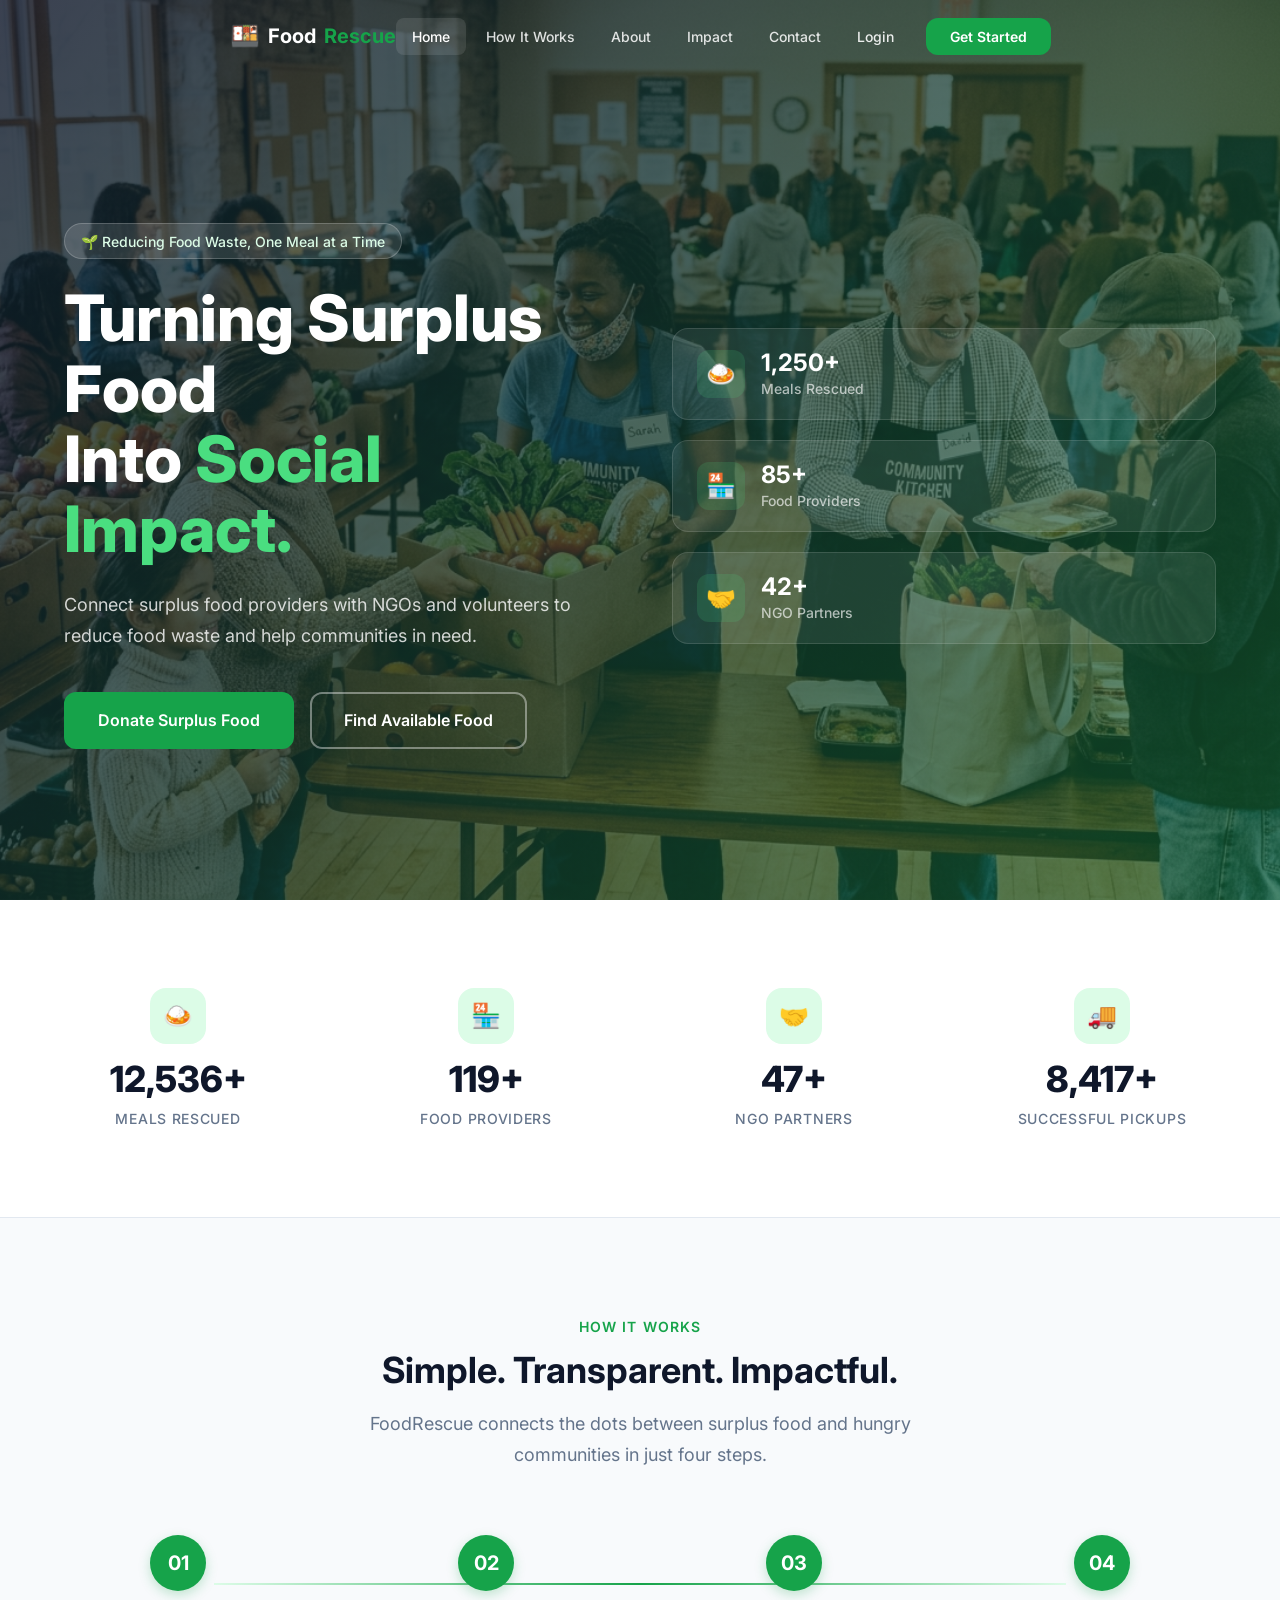
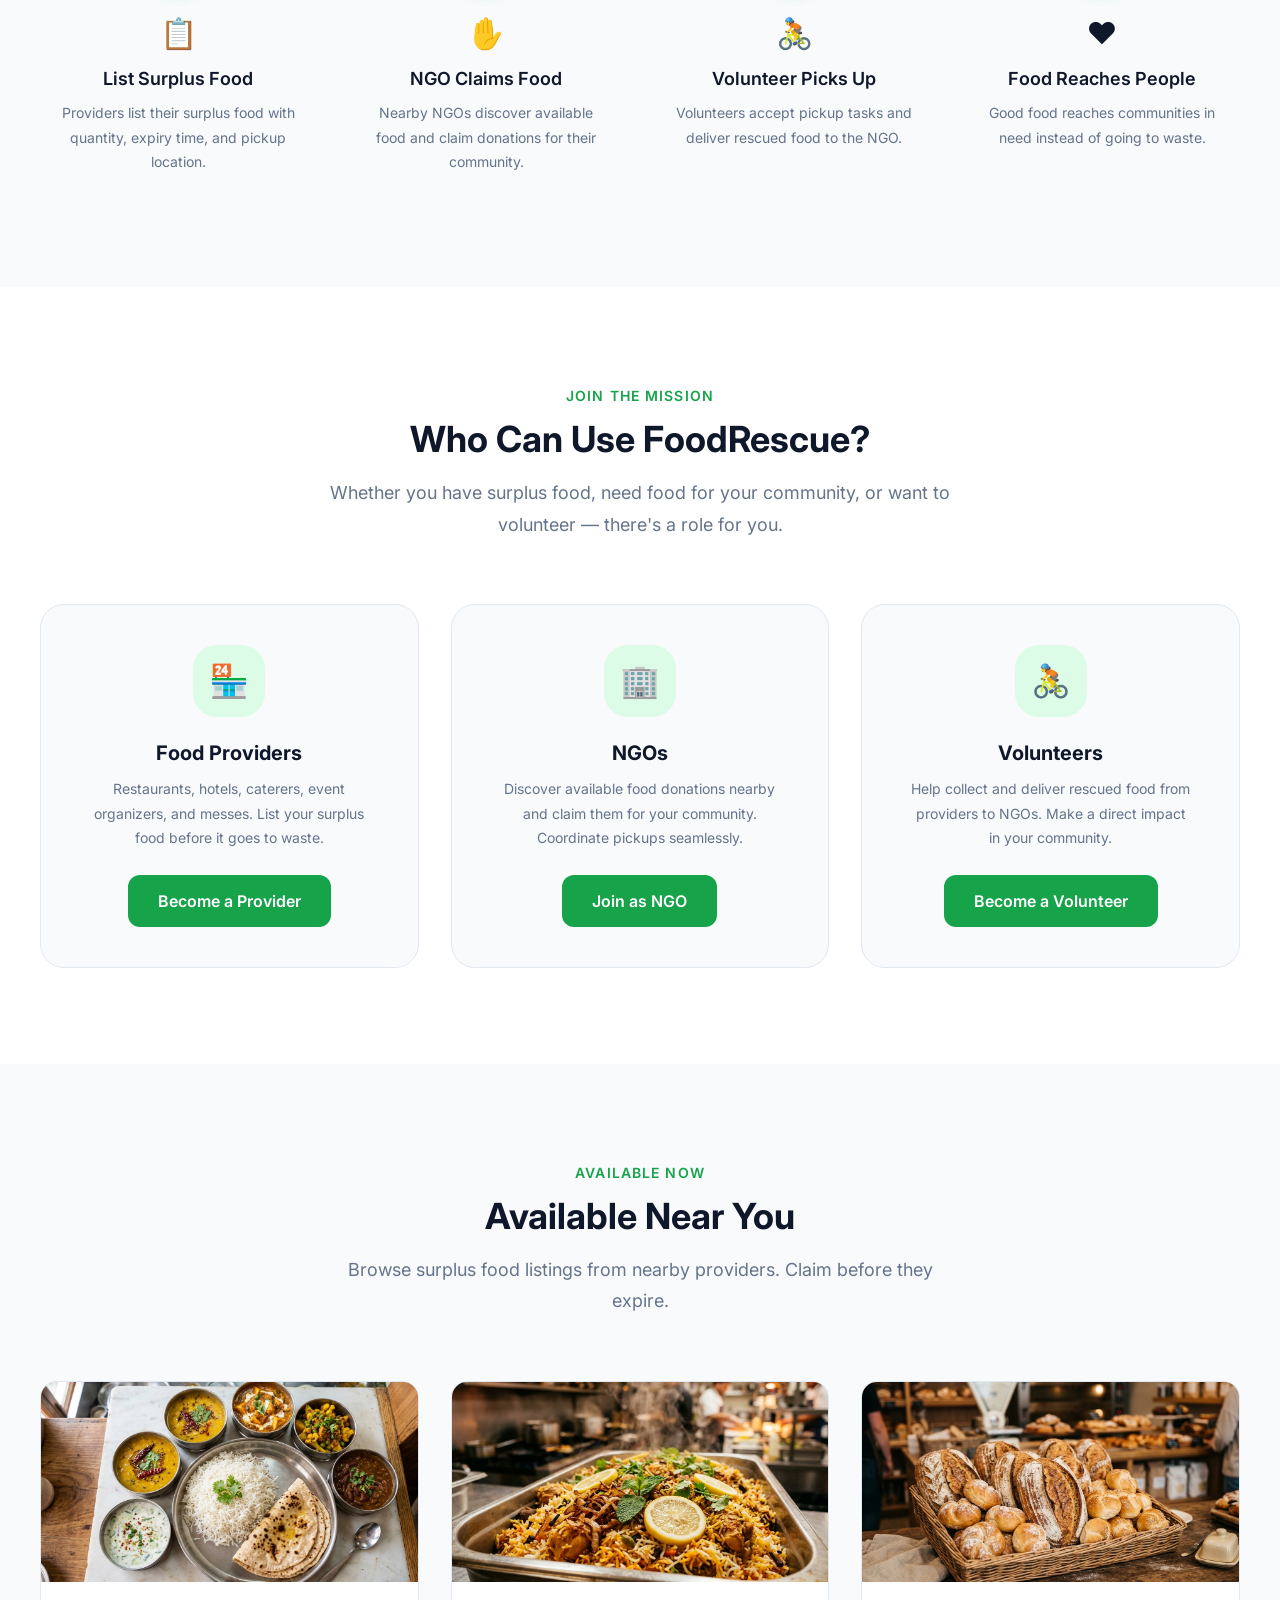
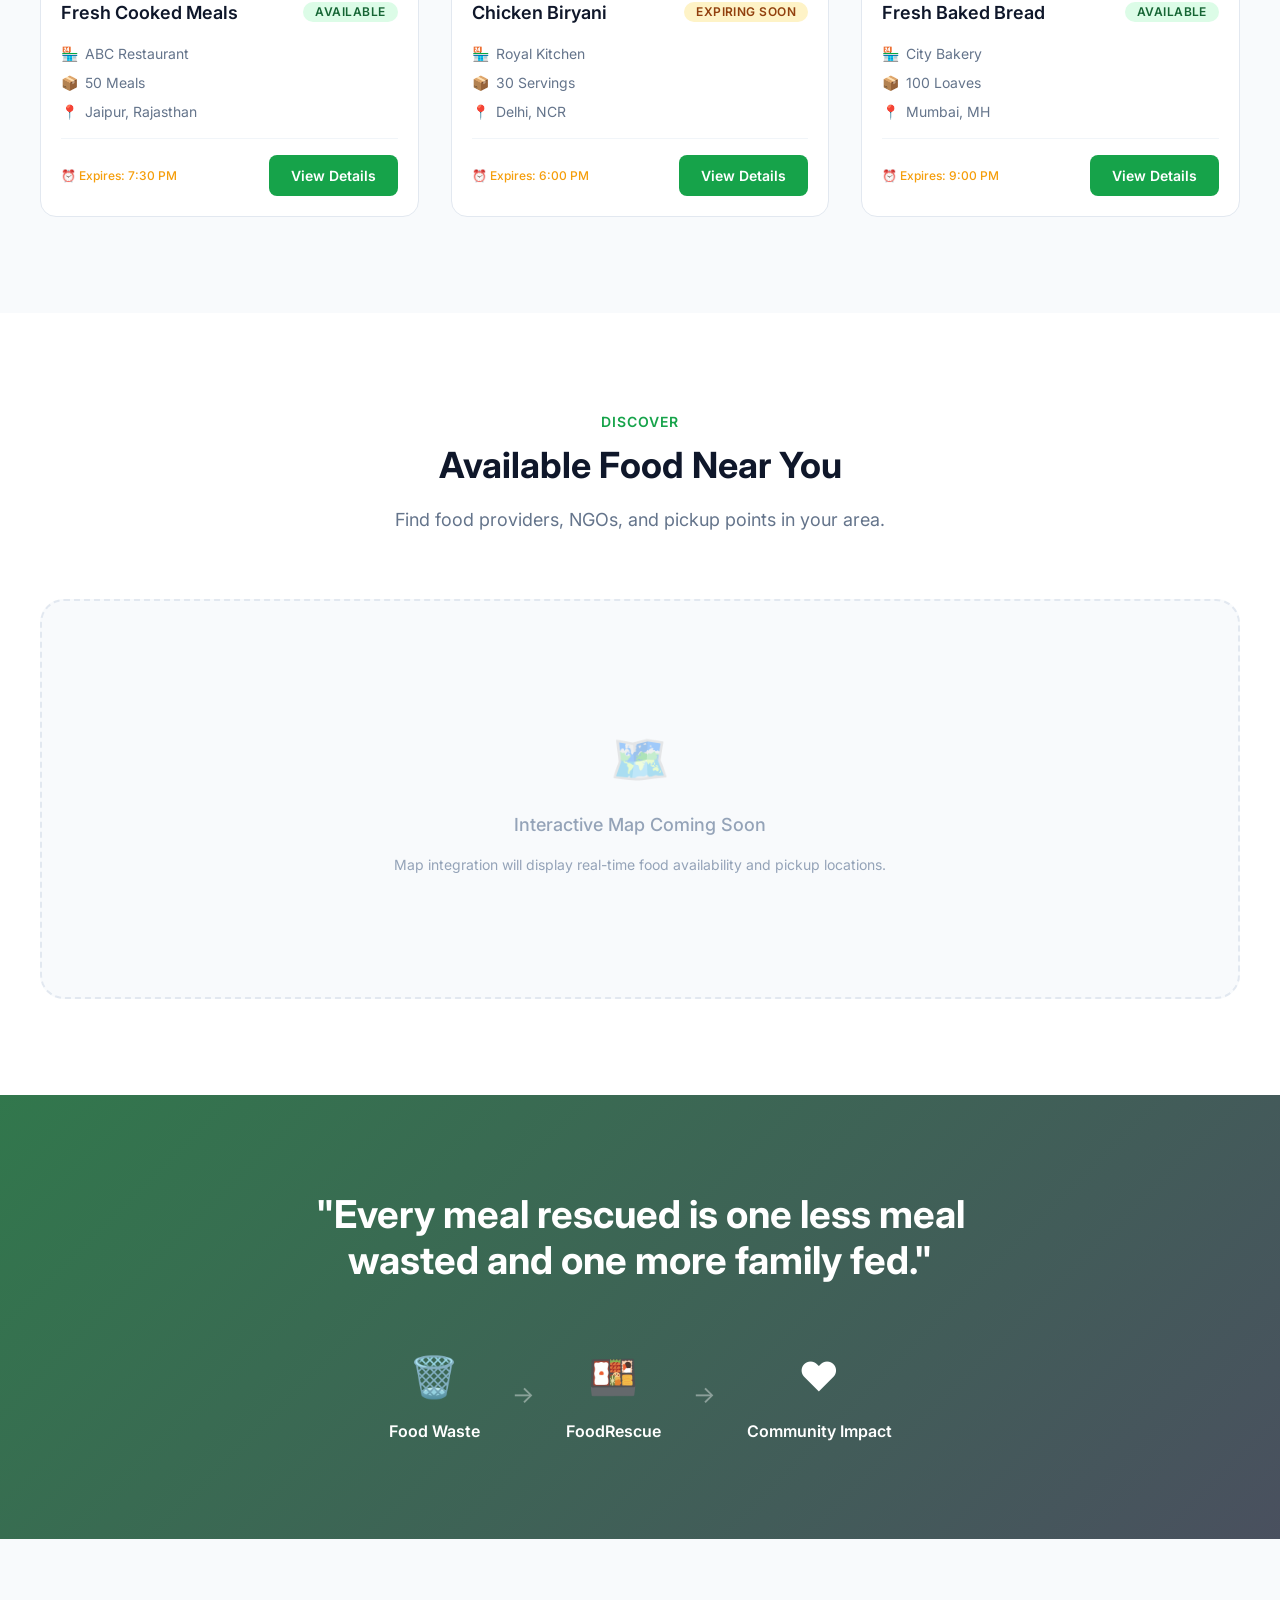
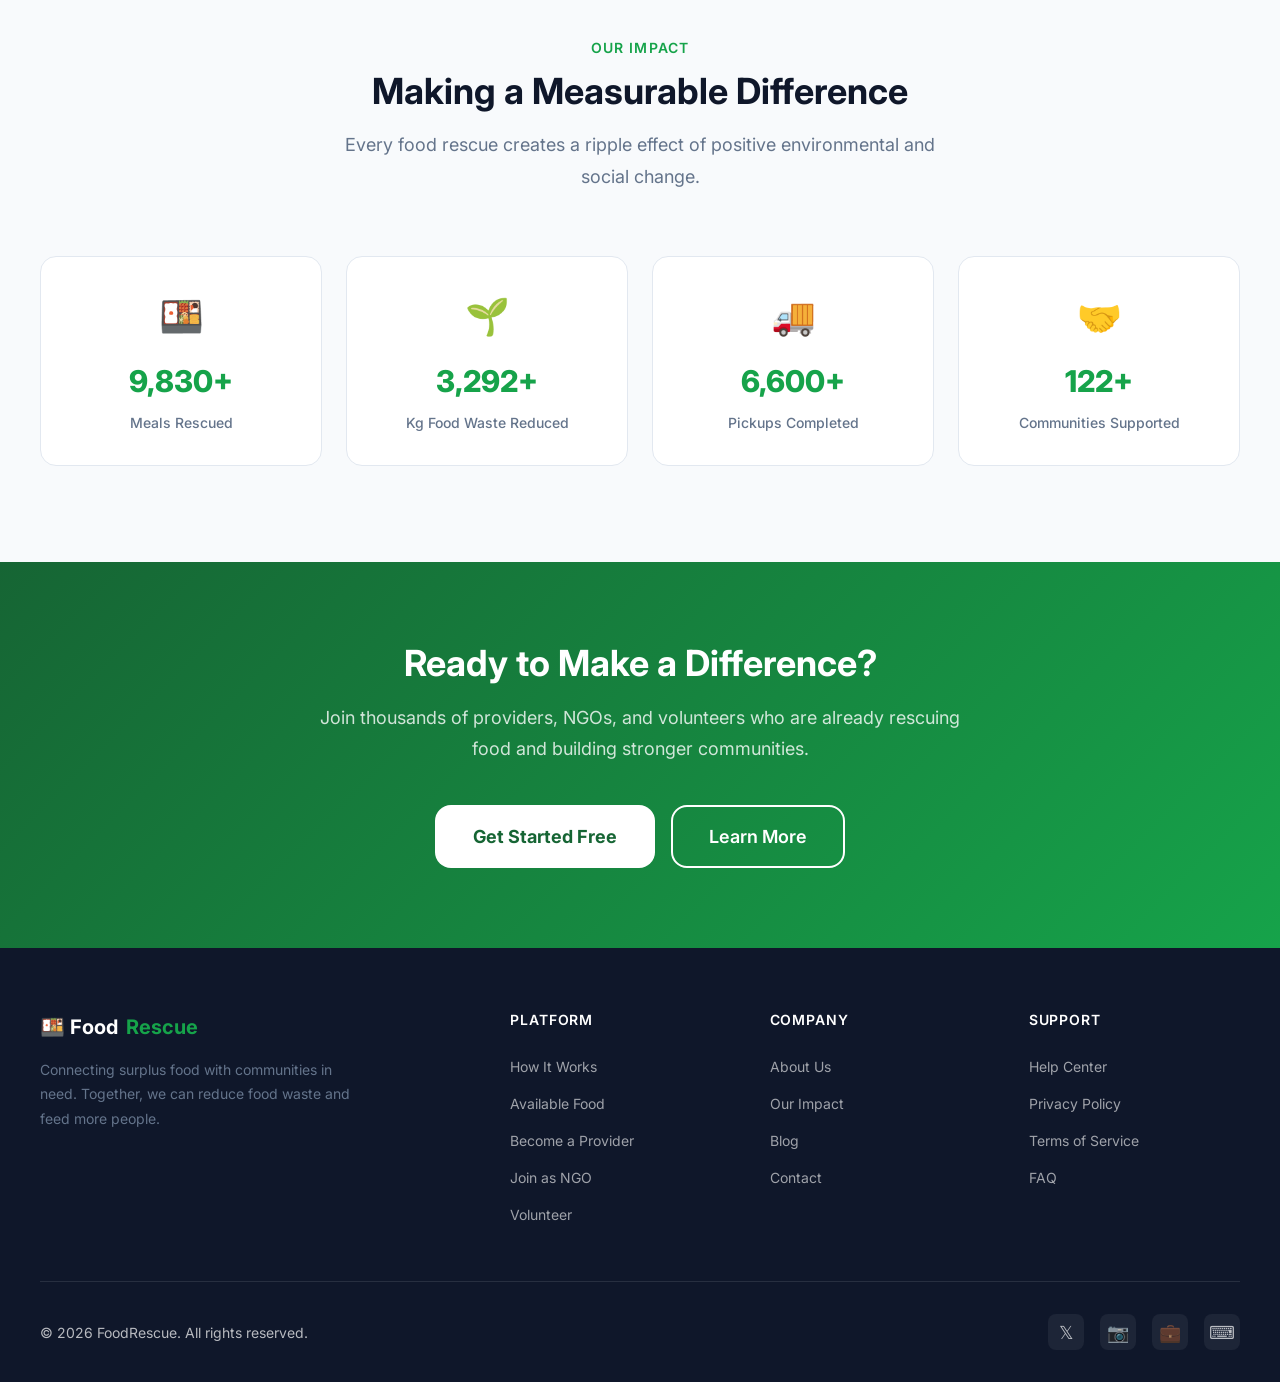
==== commit 24cff93f: "feat: refine FoodRescue frontend UI - global.css: add domain status badges (AVAILABLE, CLAIMED, PEND" ====
--- a/src/main/webapp/index.html
+++ b/src/main/webapp/index.html
@@ -393,7 +393,7 @@
         Join thousands of providers, NGOs, and volunteers who are already rescuing food and building stronger communities.
       </p>
       <div class="cta-section__actions">
-        <a href="register.html" class="btn btn-lg" style="background:#fff;color:#166534;font-weight:700;">Get Started Free</a>
+        <a href="register.html" class="btn btn-lg btn-cta-white">Get Started Free</a>
         <a href="#how-it-works" class="btn btn-outline btn-lg">Learn More</a>
       </div>
     </div>
@@ -435,7 +435,7 @@
       </div>
 
       <div class="footer__bottom">
-        <span>&copy; 2024 FoodRescue. All rights reserved.</span>
+        <span>&copy; 2026 FoodRescue. All rights reserved.</span>
         <div class="footer__socials">
           <a href="#" class="footer__social-link" aria-label="Twitter">𝕏</a>
           <a href="#" class="footer__social-link" aria-label="Instagram">📷</a>
--- a/src/main/webapp/assets/css/global.css
+++ b/src/main/webapp/assets/css/global.css
@@ -258,6 +258,19 @@
   color: var(--color-primary);
 }
 
+/* White button for use on dark/green CTA backgrounds */
+.btn-cta-white {
+  background-color: var(--color-bg-white);
+  color: var(--color-primary-dark);
+  font-weight: var(--font-weight-bold);
+  border-color: transparent;
+}
+.btn-cta-white:hover {
+  background-color: var(--color-primary-light);
+  transform: translateY(-1px);
+  box-shadow: var(--shadow-md);
+}
+
 .btn-danger {
   background-color: var(--color-danger);
   color: var(--color-bg-white);
@@ -350,6 +363,48 @@
 .badge-neutral {
   background-color: var(--color-border-light);
   color: var(--color-text-secondary);
+}
+
+/* ---- Domain-specific status badges (match backend status enums) ---- */
+/* AVAILABLE */
+.badge-available {
+  background-color: var(--color-success-light);
+  color: var(--color-primary-dark);
+}
+/* CLAIMED */
+.badge-claimed {
+  background-color: var(--color-info-light);
+  color: #1E40AF;
+}
+/* PENDING */
+.badge-pending {
+  background-color: var(--color-warning-light);
+  color: #92400E;
+}
+/* APPROVED */
+.badge-approved {
+  background-color: #D1FAE5;
+  color: #065F46;
+}
+/* READY_FOR_PICKUP */
+.badge-ready {
+  background-color: #EDE9FE;
+  color: #5B21B6;
+}
+/* COMPLETED */
+.badge-completed {
+  background-color: var(--color-border-light);
+  color: var(--color-text-secondary);
+}
+/* EXPIRED */
+.badge-expired {
+  background-color: var(--color-danger-light);
+  color: #991B1B;
+}
+/* CANCELLED */
+.badge-cancelled {
+  background-color: #F3F4F6;
+  color: #6B7280;
 }
 
 
@@ -624,6 +679,31 @@
 .text-muted   { color: var(--color-text-muted) !important; }
 .text-white   { color: var(--color-bg-white) !important; }
 
+/* Accessibility: screen-reader only text */
+.visually-hidden {
+  position: absolute;
+  width: 1px;
+  height: 1px;
+  padding: 0;
+  margin: -1px;
+  overflow: hidden;
+  clip: rect(0,0,0,0);
+  white-space: nowrap;
+  border: 0;
+}
+
+/* Keyboard focus-visible styles */
+:focus-visible {
+  outline: 3px solid var(--color-primary);
+  outline-offset: 2px;
+  border-radius: var(--radius-sm);
+}
+
+/* Suppress focus ring for mouse/touch interactions */
+:focus:not(:focus-visible) {
+  outline: none;
+}
+
 .flex  { display: flex; }
 .grid  { display: grid; }
 .block { display: block; }
--- a/src/main/webapp/assets/css/responsive.css
+++ b/src/main/webapp/assets/css/responsive.css
@@ -2,11 +2,231 @@
    FoodRescue — Responsive Overrides
    ================================================
    Most responsive rules are co-located with their
-   component CSS files. This file contains any
-   cross-cutting responsive utilities.
+   component CSS files. This file handles critical
+   cross-cutting responsive issues that need global
+   scope, such as overflow prevention, table
+   scrolling, and dashboard layout on small screens.
    ================================================ */
 
-/* --- Print --- */
+
+/* ===== Prevent horizontal overflow globally ===== */
+html,
+body {
+  overflow-x: hidden;
+  max-width: 100vw;
+}
+
+
+/* ===== Tables: horizontal scroll on mobile ===== */
+.dashboard-panel__body {
+  overflow-x: auto;
+  -webkit-overflow-scrolling: touch;
+}
+
+.data-table {
+  min-width: 600px; /* forces scroll rather than overflow */
+}
+
+
+/* ===== Responsive stat grid ===== */
+@media (max-width: 480px) {
+  .stats-grid {
+    grid-template-columns: 1fr 1fr;
+    gap: 0.75rem;
+  }
+}
+
+
+/* ===== Dashboard sidebar on mobile ===== */
+@media (max-width: 768px) {
+  .sidebar {
+    transform: translateX(-100%);
+    position: fixed;
+    z-index: 1100;
+    top: 0;
+    left: 0;
+    height: 100vh;
+    transition: transform 0.3s ease;
+  }
+
+  .sidebar.active {
+    transform: translateX(0);
+  }
+
+  .dashboard__main {
+    margin-left: 0 !important;
+  }
+
+  .sidebar-toggle-btn {
+    display: block !important;
+  }
+}
+
+
+/* ===== Auth page: stack on mobile ===== */
+@media (max-width: 768px) {
+  .auth-page {
+    flex-direction: column;
+  }
+
+  .auth-branding {
+    min-height: 220px;
+    padding: 2rem;
+    text-align: center;
+  }
+
+  .auth-branding__stats {
+    justify-content: center;
+  }
+
+  .auth-form-panel {
+    overflow-y: auto;
+    padding: 2rem 1.25rem;
+  }
+
+  .auth-form-container {
+    width: 100%;
+    max-width: 100%;
+    padding: 0;
+  }
+}
+
+
+/* ===== Hero adjustments on mobile ===== */
+@media (max-width: 640px) {
+  .hero__title {
+    font-size: 2.25rem !important;
+  }
+
+  .hero__subtitle {
+    font-size: 1rem !important;
+  }
+
+  .hero__actions {
+    flex-direction: column;
+    gap: 0.75rem;
+  }
+
+  .hero__actions .hero__btn-primary,
+  .hero__actions .hero__btn-secondary {
+    width: 100%;
+    text-align: center;
+    justify-content: center;
+  }
+
+  .hero__stats {
+    grid-template-columns: 1fr;
+    gap: 0.75rem;
+  }
+}
+
+
+/* ===== Section spacing on mobile ===== */
+@media (max-width: 640px) {
+  .section {
+    padding-block: 4rem;
+  }
+
+  .section-header {
+    margin-bottom: 2.5rem;
+  }
+
+  .section-header h2 {
+    font-size: 1.75rem;
+  }
+}
+
+
+/* ===== Pickup card status flow on mobile ===== */
+@media (max-width: 600px) {
+  .status-flow {
+    flex-wrap: wrap;
+    gap: 0.5rem;
+  }
+
+  .status-flow__arrow {
+    display: none;
+  }
+
+  .pickup-card__actions {
+    flex-direction: column;
+    gap: 0.5rem;
+  }
+
+  .pickup-card__actions .btn {
+    width: 100%;
+    justify-content: center;
+  }
+}
+
+
+/* ===== Form rows stack on mobile ===== */
+@media (max-width: 640px) {
+  .form-row {
+    grid-template-columns: 1fr !important;
+  }
+}
+
+
+/* ===== Dashboard header on mobile ===== */
+@media (max-width: 640px) {
+  .dashboard__header {
+    flex-direction: column;
+    align-items: flex-start;
+    gap: 1rem;
+  }
+
+  .dashboard__header .btn {
+    width: 100%;
+    justify-content: center;
+  }
+}
+
+
+/* ===== Food cards on mobile ===== */
+@media (max-width: 480px) {
+  .available-food__grid,
+  .user-roles__grid,
+  .env-impact__grid {
+    grid-template-columns: 1fr;
+  }
+
+  .food-card__footer {
+    flex-direction: column;
+    align-items: flex-start;
+    gap: 0.75rem;
+  }
+
+  .food-card__footer .btn {
+    width: 100%;
+    justify-content: center;
+  }
+}
+
+
+/* ===== Navbar on mobile ===== */
+@media (max-width: 768px) {
+  .navbar__nav {
+    display: none;
+  }
+
+  .navbar__actions {
+    display: none;
+  }
+
+  .navbar__toggle {
+    display: flex !important;
+  }
+
+  .navbar__mobile-menu.active {
+    display: flex;
+    flex-direction: column;
+    gap: 0.5rem;
+  }
+}
+
+
+/* ===== Print styles ===== */
 @media print {
   .navbar,
   .sidebar,
@@ -25,7 +245,8 @@
   }
 }
 
-/* --- Reduced motion --- */
+
+/* ===== Reduced motion ===== */
 @media (prefers-reduced-motion: reduce) {
   *,
   *::before,
@@ -44,13 +265,8 @@
   }
 }
 
-/* --- Focus visible for keyboard users --- */
-*:focus-visible {
-  outline: 2px solid var(--color-primary);
-  outline-offset: 2px;
-}
-
-/* --- Screen reader only --- */
+
+/* ===== Screen reader only (alias for .visually-hidden) ===== */
 .sr-only {
   position: absolute;
   width: 1px;
@@ -59,5 +275,6 @@
   margin: -1px;
   overflow: hidden;
   clip: rect(0, 0, 0, 0);
+  white-space: nowrap;
   border: 0;
 }
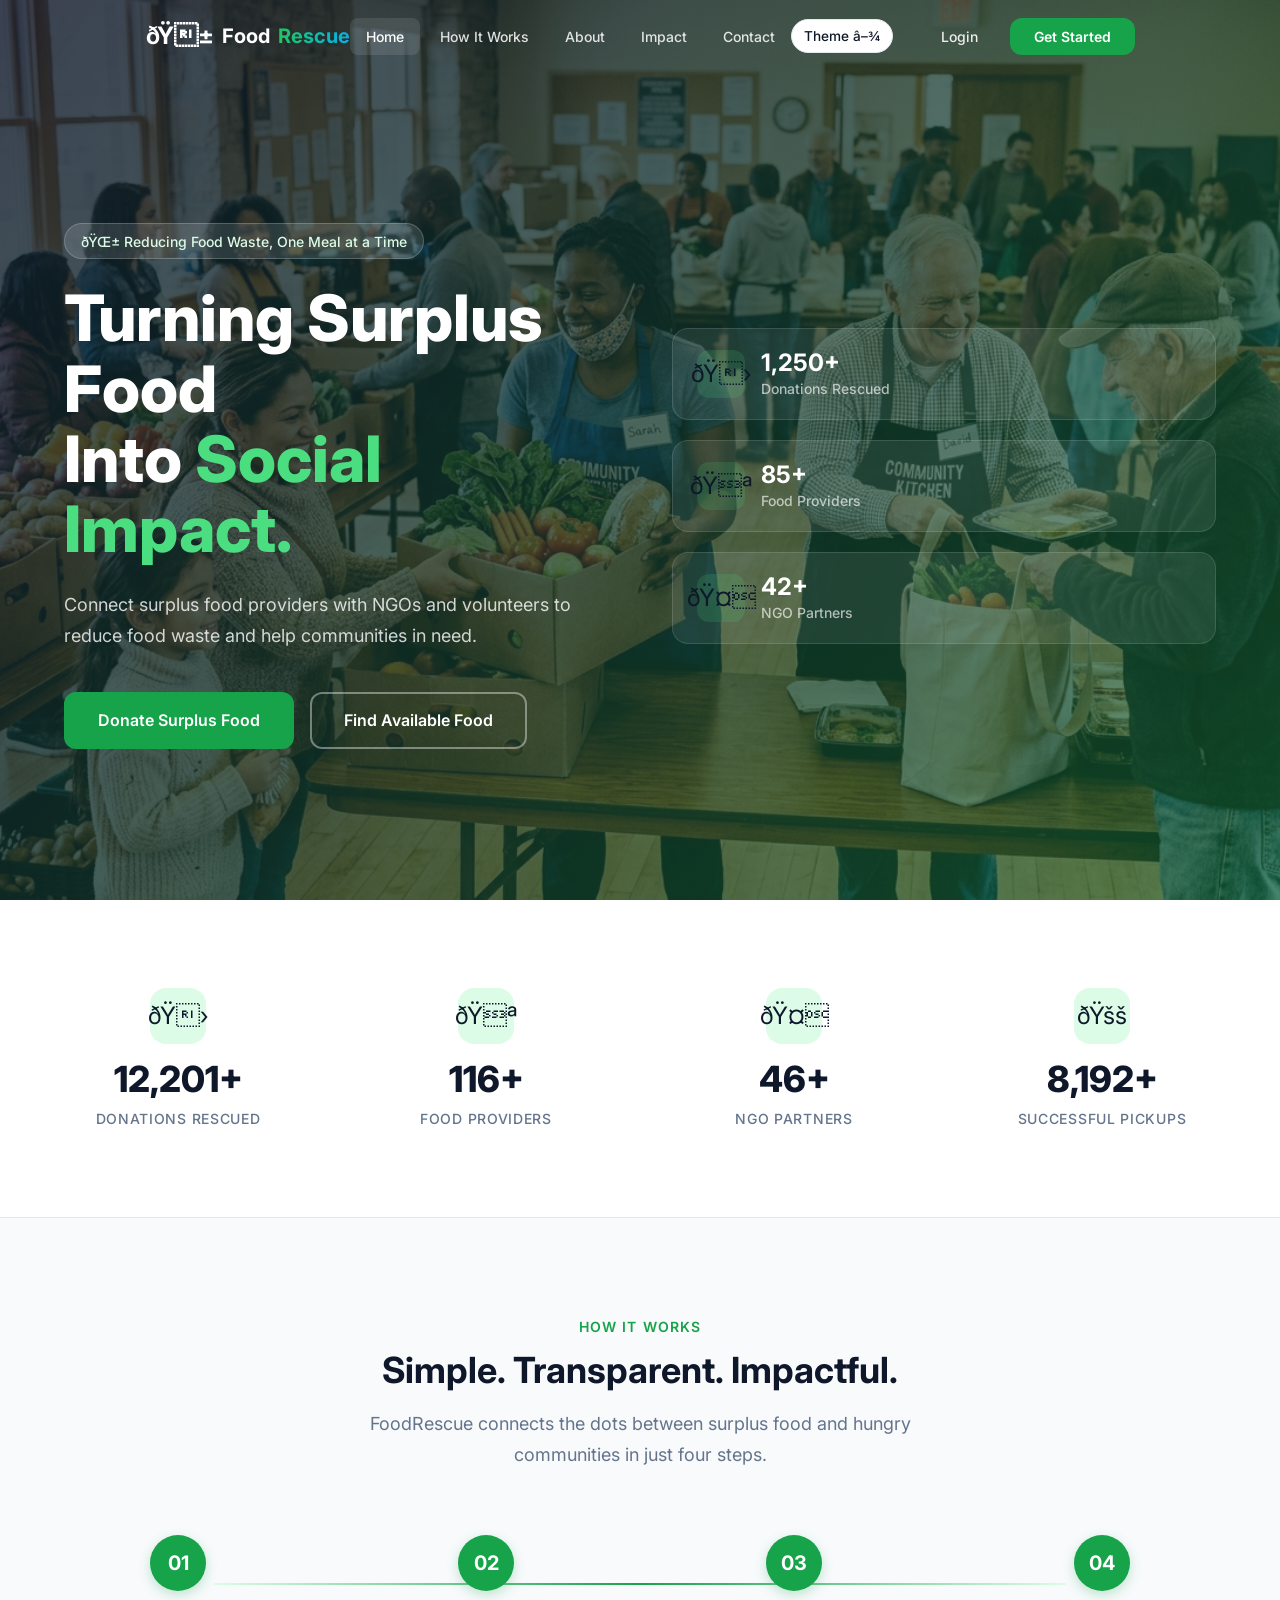
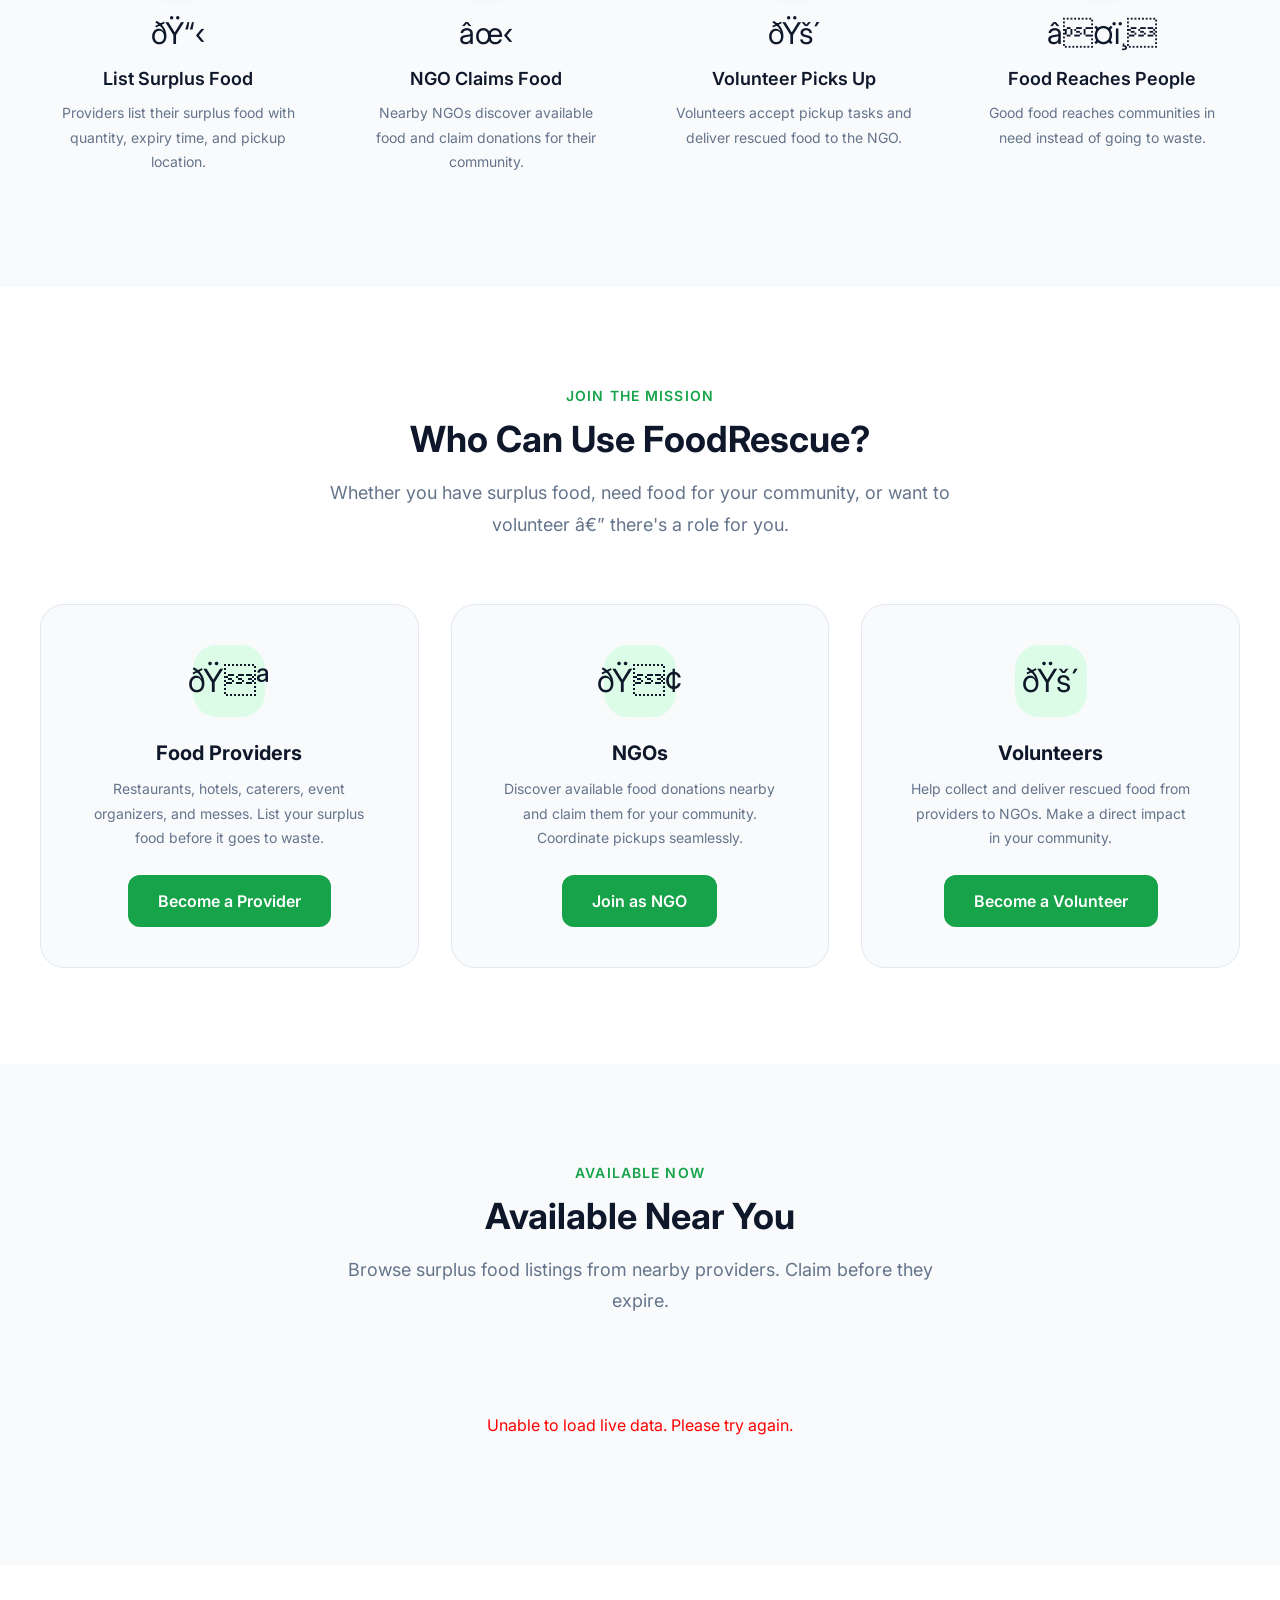
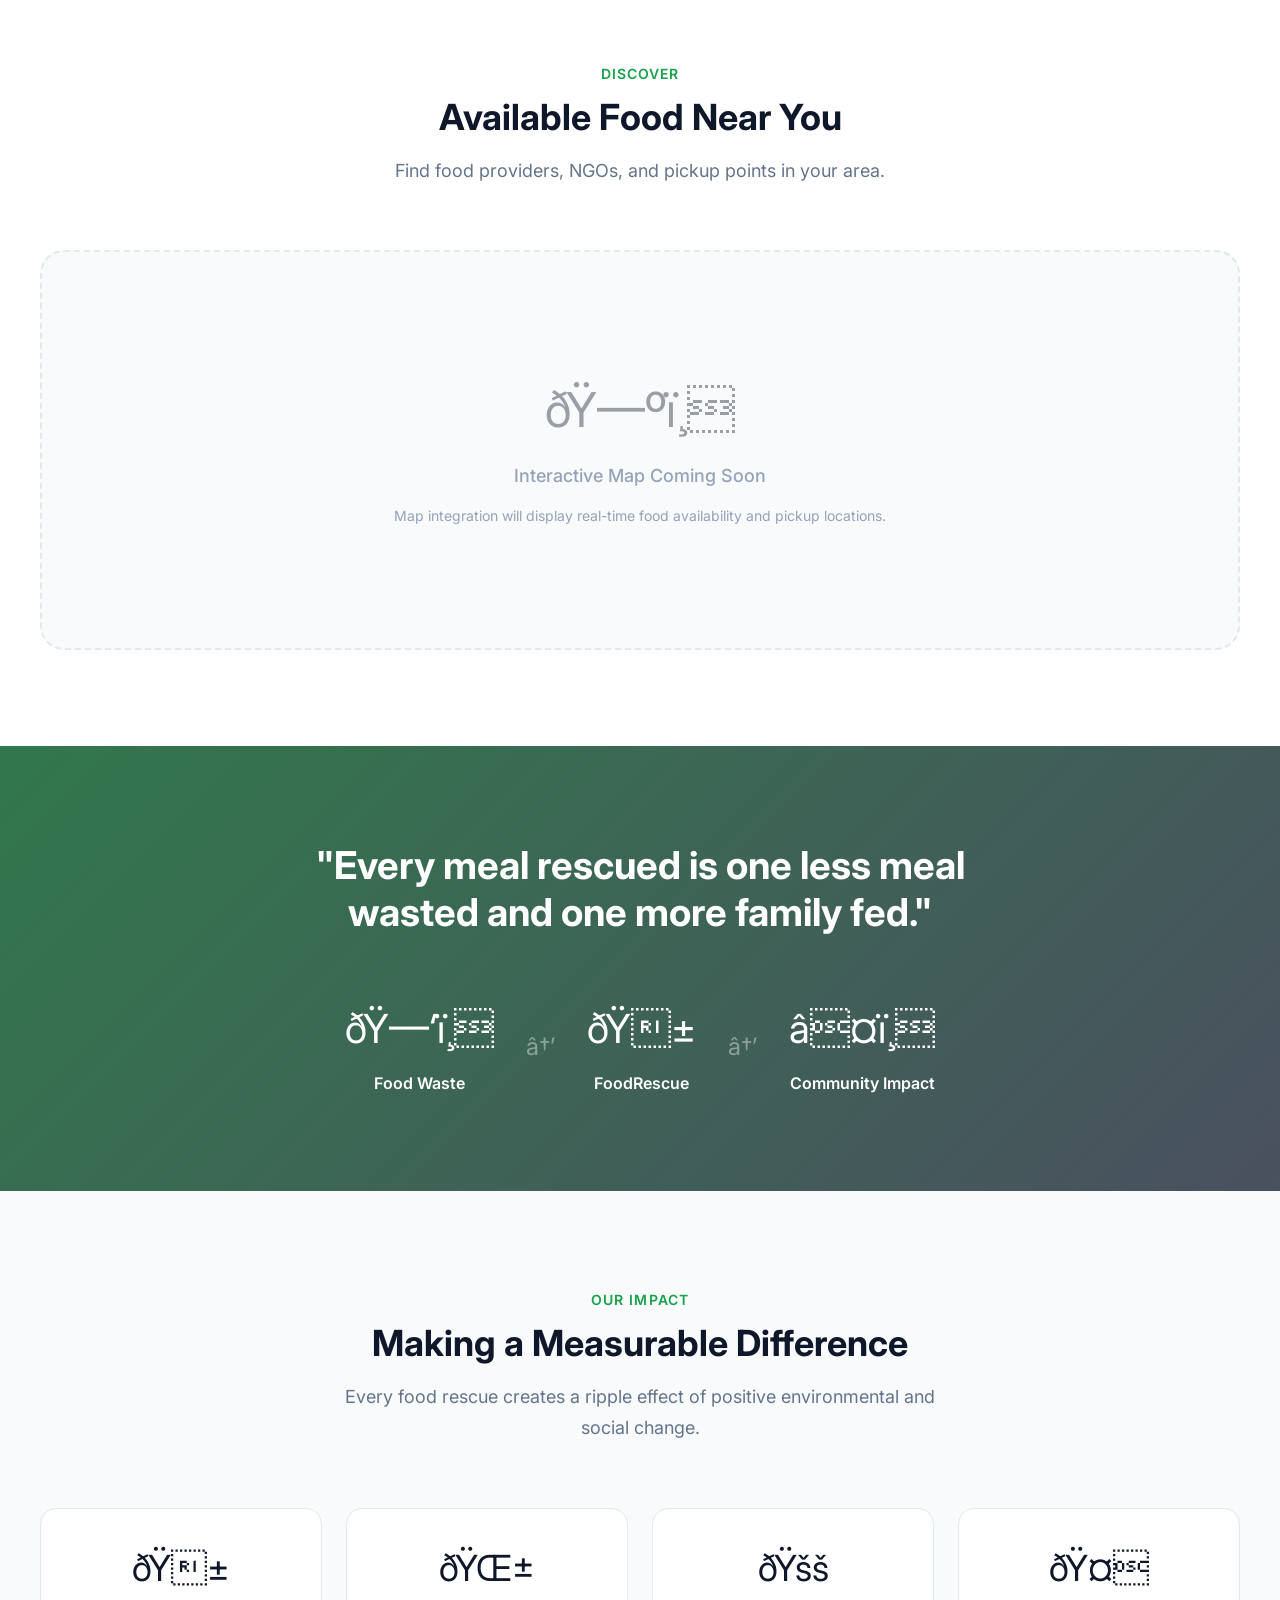
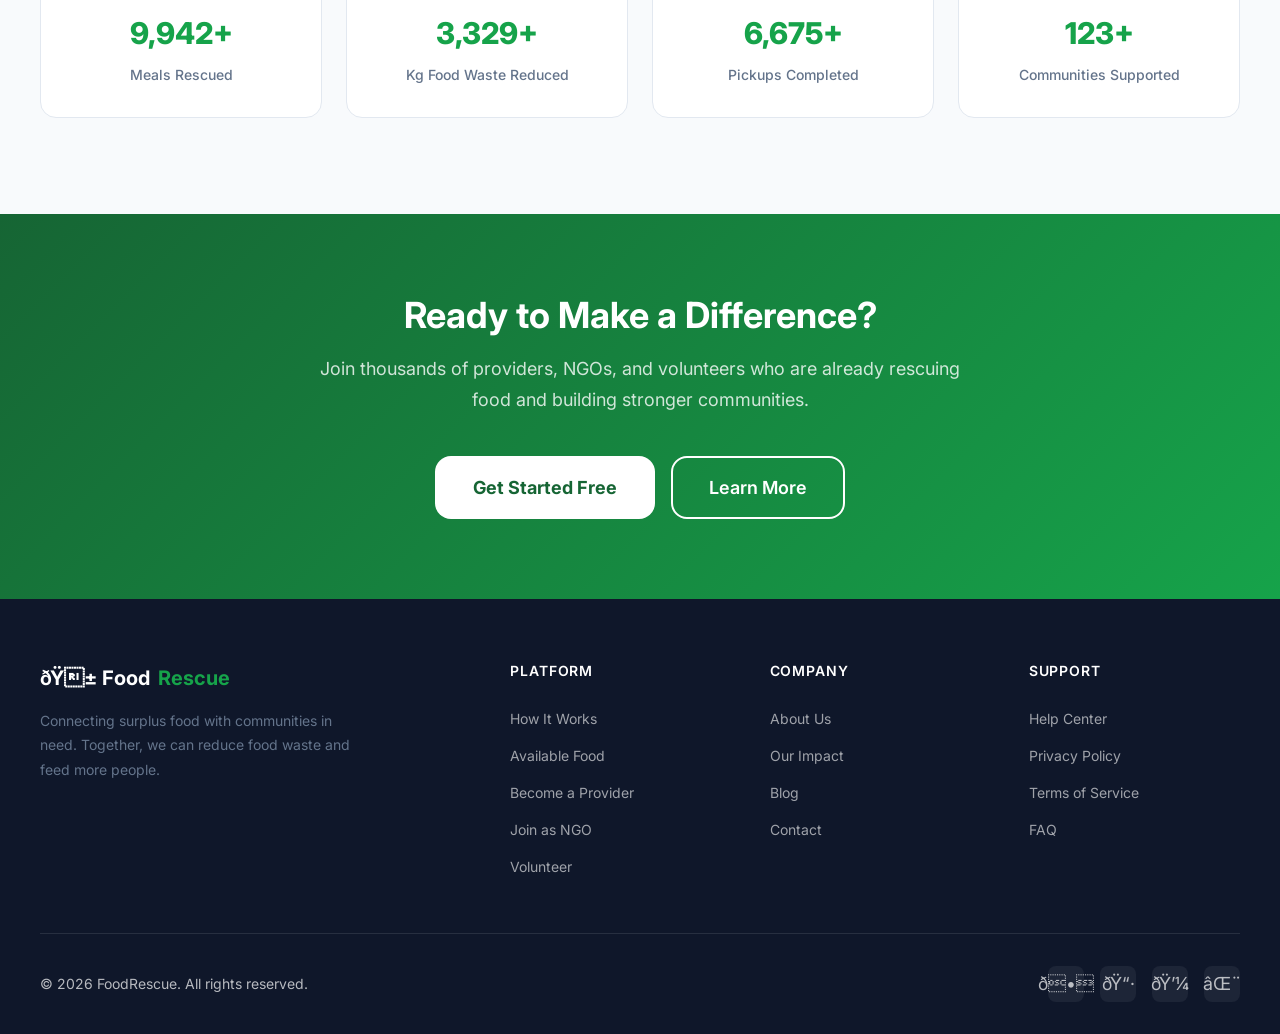
==== commit 8c1d9a19: "feat: prepare frontend for Netlify deployment" ====
--- a/src/main/webapp/index.html
+++ b/src/main/webapp/index.html
@@ -3,7 +3,7 @@
 <head>
   <meta charset="UTF-8">
   <meta name="viewport" content="width=device-width, initial-scale=1.0">
-  <title>FoodRescue — Turning Surplus Food Into Social Impact</title>
+  <title>FoodRescue â€” Turning Surplus Food Into Social Impact</title>
   <meta name="description" content="FoodRescue connects surplus food providers with NGOs and volunteers to reduce food waste and help communities in need. Rescue meals, support communities.">
 
   <!-- Google Fonts -->
@@ -20,7 +20,17 @@
   <link rel="stylesheet" href="assets/css/responsive.css">
 
   <!-- Favicon -->
-  <link rel="icon" href="data:image/svg+xml,<svg xmlns='http://www.w3.org/2000/svg' viewBox='0 0 100 100'><text y='.9em' font-size='90'>🍱</text></svg>">
+  <link rel="icon" href="data:image/svg+xml,<svg xmlns='http://www.w3.org/2000/svg' viewBox='0 0 100 100'><text y='.9em' font-size='90'>ðŸ±</text></svg>">
+<link rel="stylesheet" href="assets/css/theme.css">
+
+<script>
+    (function() {
+      var savedTheme = localStorage.getItem('foodrescue-theme');
+      if (savedTheme === 'dark' || savedTheme === 'aesthetic') {
+        document.documentElement.setAttribute('data-theme', savedTheme);
+      }
+    })();
+  </script>
 </head>
 <body>
 
@@ -28,8 +38,8 @@
   <nav class="navbar navbar--transparent" id="navbar">
     <div class="navbar__inner">
       <a href="index.html" class="navbar__brand" id="nav-brand">
-        <span class="navbar__brand-icon">🍱</span>
-        Food<span class="navbar__brand-highlight">Rescue</span>
+        <span class="navbar__brand-icon">ðŸ±</span>
+        Food<span class="navbar__brand-highlight rgb-text">Rescue</span>
       </a>
 
       <div class="navbar__nav" id="nav-links">
@@ -41,7 +51,17 @@
       </div>
 
       <div class="navbar__actions" id="nav-actions">
-        <a href="login.html" class="navbar__login">Login</a>
+
+<div class="theme-dropdown" id="theme-dropdown" style="position:relative; margin-right: 1rem;">
+          <button class="theme-btn" id="theme-btn" aria-label="Theme Menu">Theme â–¾</button>
+          <div class="theme-panel" id="theme-panel">
+            <button class="theme-option" data-set-theme="light">Light</button>
+            <button class="theme-option" data-set-theme="dark">Dark</button>
+            <button class="theme-option" data-set-theme="aesthetic">Aesthetic</button>
+          </div>
+        </div>
+        <a href="login.html" class="navbar__login">
+Login</a>
         <a href="register.html" class="navbar__cta">Get Started</a>
       </div>
 
@@ -72,7 +92,7 @@
     <div class="hero__inner">
       <div class="hero__content">
         <div class="hero__label">
-          🌱 Reducing Food Waste, One Meal at a Time
+          ðŸŒ± Reducing Food Waste, One Meal at a Time
         </div>
         <h1 class="hero__title">
           Turning Surplus Food<br>
@@ -89,21 +109,21 @@
 
       <div class="hero__stats">
         <div class="hero__stat-card">
-          <div class="hero__stat-icon">🍛</div>
+          <div class="hero__stat-icon">ðŸ›</div>
           <div>
             <div class="hero__stat-value" data-count="1250">1,250+</div>
-            <div class="hero__stat-label">Meals Rescued</div>
+            <div class="hero__stat-label">Donations Rescued</div>
           </div>
         </div>
         <div class="hero__stat-card">
-          <div class="hero__stat-icon">🏪</div>
+          <div class="hero__stat-icon">ðŸª</div>
           <div>
             <div class="hero__stat-value" data-count="85">85+</div>
             <div class="hero__stat-label">Food Providers</div>
           </div>
         </div>
         <div class="hero__stat-card">
-          <div class="hero__stat-icon">🤝</div>
+          <div class="hero__stat-icon">ðŸ¤</div>
           <div>
             <div class="hero__stat-value" data-count="42">42+</div>
             <div class="hero__stat-label">NGO Partners</div>
@@ -118,22 +138,22 @@
   <section class="impact-stats" id="impact">
     <div class="impact-stats__grid stagger">
       <div class="impact-stats__item reveal">
-        <div class="impact-stats__icon">🍛</div>
+        <div class="impact-stats__icon">ðŸ›</div>
         <div class="impact-stats__value" data-target="12540">0</div>
-        <div class="impact-stats__label">Meals Rescued</div>
+        <div class="impact-stats__label">Donations Rescued</div>
       </div>
       <div class="impact-stats__item reveal">
-        <div class="impact-stats__icon">🏪</div>
+        <div class="impact-stats__icon">ðŸª</div>
         <div class="impact-stats__value" data-target="120">0</div>
         <div class="impact-stats__label">Food Providers</div>
       </div>
       <div class="impact-stats__item reveal">
-        <div class="impact-stats__icon">🤝</div>
+        <div class="impact-stats__icon">ðŸ¤</div>
         <div class="impact-stats__value" data-target="48">0</div>
         <div class="impact-stats__label">NGO Partners</div>
       </div>
       <div class="impact-stats__item reveal">
-        <div class="impact-stats__icon">🚚</div>
+        <div class="impact-stats__icon">ðŸšš</div>
         <div class="impact-stats__value" data-target="8420">0</div>
         <div class="impact-stats__label">Successful Pickups</div>
       </div>
@@ -152,25 +172,25 @@
     <div class="how-it-works__grid stagger">
       <div class="how-it-works__step reveal">
         <div class="how-it-works__number">01</div>
-        <div class="how-it-works__icon">📋</div>
+        <div class="how-it-works__icon">ðŸ“‹</div>
         <h4 class="how-it-works__title">List Surplus Food</h4>
         <p class="how-it-works__desc">Providers list their surplus food with quantity, expiry time, and pickup location.</p>
       </div>
       <div class="how-it-works__step reveal">
         <div class="how-it-works__number">02</div>
-        <div class="how-it-works__icon">✋</div>
+        <div class="how-it-works__icon">âœ‹</div>
         <h4 class="how-it-works__title">NGO Claims Food</h4>
         <p class="how-it-works__desc">Nearby NGOs discover available food and claim donations for their community.</p>
       </div>
       <div class="how-it-works__step reveal">
         <div class="how-it-works__number">03</div>
-        <div class="how-it-works__icon">🚴</div>
+        <div class="how-it-works__icon">ðŸš´</div>
         <h4 class="how-it-works__title">Volunteer Picks Up</h4>
         <p class="how-it-works__desc">Volunteers accept pickup tasks and deliver rescued food to the NGO.</p>
       </div>
       <div class="how-it-works__step reveal">
         <div class="how-it-works__number">04</div>
-        <div class="how-it-works__icon">❤️</div>
+        <div class="how-it-works__icon">â¤ï¸</div>
         <h4 class="how-it-works__title">Food Reaches People</h4>
         <p class="how-it-works__desc">Good food reaches communities in need instead of going to waste.</p>
       </div>
@@ -183,24 +203,24 @@
     <div class="section-header">
       <span class="section-label">Join the Mission</span>
       <h2>Who Can Use FoodRescue?</h2>
-      <p>Whether you have surplus food, need food for your community, or want to volunteer — there's a role for you.</p>
+      <p>Whether you have surplus food, need food for your community, or want to volunteer â€” there's a role for you.</p>
     </div>
 
     <div class="user-roles__grid stagger">
       <div class="user-roles__card reveal">
-        <div class="user-roles__icon">🏪</div>
+        <div class="user-roles__icon">ðŸª</div>
         <h4 class="user-roles__title">Food Providers</h4>
         <p class="user-roles__desc">Restaurants, hotels, caterers, event organizers, and messes. List your surplus food before it goes to waste.</p>
         <a href="register.html" class="btn btn-primary">Become a Provider</a>
       </div>
       <div class="user-roles__card reveal">
-        <div class="user-roles__icon">🏢</div>
+        <div class="user-roles__icon">ðŸ¢</div>
         <h4 class="user-roles__title">NGOs</h4>
         <p class="user-roles__desc">Discover available food donations nearby and claim them for your community. Coordinate pickups seamlessly.</p>
         <a href="register.html" class="btn btn-primary">Join as NGO</a>
       </div>
       <div class="user-roles__card reveal">
-        <div class="user-roles__icon">🚴</div>
+        <div class="user-roles__icon">ðŸš´</div>
         <h4 class="user-roles__title">Volunteers</h4>
         <p class="user-roles__desc">Help collect and deliver rescued food from providers to NGOs. Make a direct impact in your community.</p>
         <a href="register.html" class="btn btn-primary">Become a Volunteer</a>
@@ -218,92 +238,7 @@
     </div>
 
     <div class="available-food__grid stagger">
-      <!-- Food Card 1 -->
-      <div class="food-card reveal">
-        <img src="assets/images/food/meals.jpg" alt="Fresh Cooked Meals" class="food-card__img" loading="lazy">
-        <div class="food-card__body">
-          <div class="food-card__header">
-            <h5 class="food-card__name">Fresh Cooked Meals</h5>
-            <span class="badge badge-success">Available</span>
-          </div>
-          <div class="food-card__meta">
-            <div class="food-card__meta-item">
-              <span class="food-card__meta-icon">🏪</span>
-              <span>ABC Restaurant</span>
-            </div>
-            <div class="food-card__meta-item">
-              <span class="food-card__meta-icon">📦</span>
-              <span>50 Meals</span>
-            </div>
-            <div class="food-card__meta-item">
-              <span class="food-card__meta-icon">📍</span>
-              <span>Jaipur, Rajasthan</span>
-            </div>
-          </div>
-          <div class="food-card__footer">
-            <span class="food-card__expiry">⏰ Expires: 7:30 PM</span>
-            <a href="#" class="btn btn-primary btn-sm">View Details</a>
-          </div>
-        </div>
-      </div>
-
-      <!-- Food Card 2 -->
-      <div class="food-card reveal">
-        <img src="assets/images/food/biryani.jpg" alt="Chicken Biryani" class="food-card__img" loading="lazy">
-        <div class="food-card__body">
-          <div class="food-card__header">
-            <h5 class="food-card__name">Chicken Biryani</h5>
-            <span class="badge badge-warning">Expiring Soon</span>
-          </div>
-          <div class="food-card__meta">
-            <div class="food-card__meta-item">
-              <span class="food-card__meta-icon">🏪</span>
-              <span>Royal Kitchen</span>
-            </div>
-            <div class="food-card__meta-item">
-              <span class="food-card__meta-icon">📦</span>
-              <span>30 Servings</span>
-            </div>
-            <div class="food-card__meta-item">
-              <span class="food-card__meta-icon">📍</span>
-              <span>Delhi, NCR</span>
-            </div>
-          </div>
-          <div class="food-card__footer">
-            <span class="food-card__expiry">⏰ Expires: 6:00 PM</span>
-            <a href="#" class="btn btn-primary btn-sm">View Details</a>
-          </div>
-        </div>
-      </div>
-
-      <!-- Food Card 3 -->
-      <div class="food-card reveal">
-        <img src="assets/images/food/bread.jpg" alt="Fresh Baked Bread" class="food-card__img" loading="lazy">
-        <div class="food-card__body">
-          <div class="food-card__header">
-            <h5 class="food-card__name">Fresh Baked Bread</h5>
-            <span class="badge badge-success">Available</span>
-          </div>
-          <div class="food-card__meta">
-            <div class="food-card__meta-item">
-              <span class="food-card__meta-icon">🏪</span>
-              <span>City Bakery</span>
-            </div>
-            <div class="food-card__meta-item">
-              <span class="food-card__meta-icon">📦</span>
-              <span>100 Loaves</span>
-            </div>
-            <div class="food-card__meta-item">
-              <span class="food-card__meta-icon">📍</span>
-              <span>Mumbai, MH</span>
-            </div>
-          </div>
-          <div class="food-card__footer">
-            <span class="food-card__expiry">⏰ Expires: 9:00 PM</span>
-            <a href="#" class="btn btn-primary btn-sm">View Details</a>
-          </div>
-        </div>
-      </div>
+      <!-- Dynamic Content Loaded by homepage.js -->
     </div>
   </section>
 
@@ -317,7 +252,7 @@
     </div>
 
     <div class="map-placeholder">
-      <div class="map-placeholder__icon">🗺️</div>
+      <div class="map-placeholder__icon">ðŸ—ºï¸</div>
       <div class="map-placeholder__text">Interactive Map Coming Soon</div>
       <div class="map-placeholder__hint">Map integration will display real-time food availability and pickup locations.</div>
     </div>
@@ -333,17 +268,17 @@
 
       <div class="impact-story__flow reveal">
         <div class="impact-story__flow-step">
-          <div class="impact-story__flow-icon">🗑️</div>
+          <div class="impact-story__flow-icon">ðŸ—‘ï¸</div>
           <div class="impact-story__flow-label">Food Waste</div>
         </div>
-        <div class="impact-story__flow-arrow">→</div>
+        <div class="impact-story__flow-arrow">â†’</div>
         <div class="impact-story__flow-step">
-          <div class="impact-story__flow-icon">🍱</div>
+          <div class="impact-story__flow-icon">ðŸ±</div>
           <div class="impact-story__flow-label">FoodRescue</div>
         </div>
-        <div class="impact-story__flow-arrow">→</div>
+        <div class="impact-story__flow-arrow">â†’</div>
         <div class="impact-story__flow-step">
-          <div class="impact-story__flow-icon">❤️</div>
+          <div class="impact-story__flow-icon">â¤ï¸</div>
           <div class="impact-story__flow-label">Community Impact</div>
         </div>
       </div>
@@ -361,23 +296,23 @@
 
     <div class="env-impact__grid stagger">
       <div class="env-impact__card reveal">
-        <div class="env-impact__icon">🍱</div>
+        <div class="env-impact__icon">ðŸ±</div>
         <!-- TODO: Replace static values with backend response -->
         <div class="env-impact__value" data-target="12540">0</div>
         <div class="env-impact__label">Meals Rescued</div>
       </div>
       <div class="env-impact__card reveal">
-        <div class="env-impact__icon">🌱</div>
+        <div class="env-impact__icon">ðŸŒ±</div>
         <div class="env-impact__value" data-target="4200">0</div>
         <div class="env-impact__label">Kg Food Waste Reduced</div>
       </div>
       <div class="env-impact__card reveal">
-        <div class="env-impact__icon">🚚</div>
+        <div class="env-impact__icon">ðŸšš</div>
         <div class="env-impact__value" data-target="8420">0</div>
         <div class="env-impact__label">Pickups Completed</div>
       </div>
       <div class="env-impact__card reveal">
-        <div class="env-impact__icon">🤝</div>
+        <div class="env-impact__icon">ðŸ¤</div>
         <div class="env-impact__value" data-target="156">0</div>
         <div class="env-impact__label">Communities Supported</div>
       </div>
@@ -405,7 +340,7 @@
     <div class="footer__inner">
       <div class="footer__grid">
         <div>
-          <div class="footer__brand">🍱 Food<span style="color:#16A34A">Rescue</span></div>
+          <div class="footer__brand">ðŸ± Food<span style="color:#16A34A">Rescue</span></div>
           <p class="footer__brand-desc">
             Connecting surplus food with communities in need. Together, we can reduce food waste and feed more people.
           </p>
@@ -437,10 +372,10 @@
       <div class="footer__bottom">
         <span>&copy; 2026 FoodRescue. All rights reserved.</span>
         <div class="footer__socials">
-          <a href="#" class="footer__social-link" aria-label="Twitter">𝕏</a>
-          <a href="#" class="footer__social-link" aria-label="Instagram">📷</a>
-          <a href="#" class="footer__social-link" aria-label="LinkedIn">💼</a>
-          <a href="#" class="footer__social-link" aria-label="GitHub">⌨</a>
+          <a href="#" class="footer__social-link" aria-label="Twitter">ð•</a>
+          <a href="#" class="footer__social-link" aria-label="Instagram">ðŸ“·</a>
+          <a href="#" class="footer__social-link" aria-label="LinkedIn">ðŸ’¼</a>
+          <a href="#" class="footer__social-link" aria-label="GitHub">âŒ¨</a>
         </div>
       </div>
     </div>
@@ -448,9 +383,12 @@
 
 
   <!-- JS -->
+  <script src="assets/js/config.js"></script>
   <script src="assets/js/main.js"></script>
   <!-- Bootstrap 5 JS -->
   <script src="https://cdn.jsdelivr.net/npm/bootstrap@5.3.2/dist/js/bootstrap.bundle.min.js"></script>
+<script src="assets/js/theme.js"></script>
+<script src="assets/js/homepage.js"></script>
 </body>
 </html>
 
--- a/src/main/webapp/assets/css/theme.css
+++ b/src/main/webapp/assets/css/theme.css
@@ -0,0 +1,424 @@
+﻿/* Theme Base and Controls */
+
+.theme-dropdown {
+    position: relative;
+    display: inline-block;
+    z-index: 1000;
+}
+
+.theme-btn {
+    background: var(--color-bg-white);
+    border: 1px solid var(--color-border);
+    color: var(--color-text);
+    padding: 0.35rem 0.75rem;
+    border-radius: var(--radius-full);
+    font-size: 0.85rem;
+    font-weight: 500;
+    cursor: pointer;
+    display: flex;
+    align-items: center;
+    gap: 0.25rem;
+    transition: var(--transition-fast);
+}
+
+.theme-btn:hover {
+    background: var(--color-bg);
+    border-color: var(--color-primary);
+}
+
+.theme-panel {
+    display: none;
+    position: absolute;
+    top: 100%;
+    right: 0;
+    margin-top: 0.5rem;
+    background: var(--color-bg-white);
+    border: 1px solid var(--color-border);
+    border-radius: var(--radius-md);
+    box-shadow: var(--shadow-md);
+    min-width: 120px;
+    padding: 0.25rem;
+}
+
+.theme-panel.active {
+    display: flex;
+    flex-direction: column;
+}
+
+.theme-option {
+    background: none;
+    border: none;
+    padding: 0.5rem 0.75rem;
+    text-align: left;
+    border-radius: var(--radius-sm);
+    cursor: pointer;
+    font-size: 0.85rem;
+    color: var(--color-text);
+    transition: var(--transition-fast);
+    display: flex;
+    align-items: center;
+    gap: 0.5rem;
+}
+
+.theme-option:hover {
+    background: var(--color-bg);
+    color: var(--color-primary);
+}
+
+/* ================================================
+   DARK MODE
+   ================================================ */
+[data-theme="dark"] {
+    --color-bg:            #0B1220;
+    --color-bg-white:      #111827;
+    --color-text:          #E2E8F0;
+    --color-text-secondary:#94A3B8;
+    --color-text-muted:    #64748B;
+    --color-border:        #1E293B;
+    --color-border-light:  #172033;
+
+    --color-primary:       #22C55E;
+    --color-primary-dark:  #16A34A;
+    --color-primary-light: #064E3B;
+    --color-primary-hover: #15803D;
+
+    --color-warning:       #F59E0B;
+    --color-warning-light: #78350F;
+    --color-danger:        #EF4444;
+    --color-danger-light:  #7F1D1D;
+    --color-success:       #22C55E;
+    --color-success-light: #14532D;
+    --color-info:          #3B82F6;
+    --color-info-light:    #1E3A8A;
+
+    --shadow-xs:   0 1px 2px rgba(0,0,0,0.5);
+    --shadow-sm:   0 1px 3px rgba(0,0,0,0.6);
+    --shadow-md:   0 4px 6px -1px rgba(0,0,0,0.6);
+    --shadow-lg:   0 10px 15px -3px rgba(0,0,0,0.7);
+}
+
+/* Specific Dark Mode Adjustments */
+[data-theme="dark"] .auth-branding {
+    background: linear-gradient(135deg, #064E3B 0%, #0F172A 100%);
+}
+[data-theme="dark"] .auth-branding__logo,
+[data-theme="dark"] .auth-branding__title,
+[data-theme="dark"] .auth-branding__stat-value {
+    color: #F8FAFC;
+}
+[data-theme="dark"] .auth-branding__desc,
+[data-theme="dark"] .auth-branding__stat-label {
+    color: #CBD5E1;
+}
+[data-theme="dark"] .table-hover tbody tr:hover {
+    background-color: var(--color-border);
+}
+[data-theme="dark"] .table {
+    color: var(--color-text);
+}
+[data-theme="dark"] .table th {
+    background-color: var(--color-bg);
+    color: var(--color-text-secondary);
+    border-bottom-color: var(--color-border);
+}
+[data-theme="dark"] .table td {
+    border-bottom-color: var(--color-border);
+}
+[data-theme="dark"] input,
+[data-theme="dark"] select,
+[data-theme="dark"] textarea {
+    background-color: var(--color-bg);
+    color: var(--color-text);
+    border-color: var(--color-border);
+}
+[data-theme="dark"] input:focus,
+[data-theme="dark"] select:focus,
+[data-theme="dark"] textarea:focus {
+    background-color: var(--color-bg);
+    color: var(--color-text);
+}
+[data-theme="dark"] input::placeholder,
+[data-theme="dark"] textarea::placeholder {
+    color: var(--color-text-muted);
+}
+[data-theme="dark"] .modal-content {
+    background-color: var(--color-bg-white);
+    color: var(--color-text);
+}
+[data-theme="dark"] .modal-header,
+[data-theme="dark"] .modal-footer {
+    border-color: var(--color-border);
+}
+[data-theme="dark"] .btn-close {
+    filter: invert(1) grayscale(100%) brightness(200%);
+}
+
+/* ================================================
+   RGB PREMIUM ACCENT
+   ================================================ */
+@keyframes rgb-flow {
+    0% { background-position: 0% 50%; }
+    100% { background-position: 400% 50%; }
+}
+
+.rgb-text {
+    background: linear-gradient(90deg, #22C55E, #06B6D4, #3B82F6, #8B5CF6, #EC4899, #22C55E);
+    background-size: 400% 100%;
+    animation: rgb-flow 10s linear infinite;
+    -webkit-background-clip: text;
+    -webkit-text-fill-color: transparent;
+    background-clip: text;
+}
+
+[data-theme="dark"] .rgb-glow-border {
+    position: relative;
+}
+[data-theme="dark"] .rgb-glow-border::before {
+    content: "";
+    position: absolute;
+    inset: -1px;
+    border-radius: inherit;
+    padding: 1px;
+    background: linear-gradient(90deg, #22C55E, #06B6D4, #3B82F6, #8B5CF6, #EC4899, #22C55E);
+    background-size: 400% 100%;
+    animation: rgb-flow 10s linear infinite;
+    -webkit-mask: linear-gradient(#fff 0 0) content-box, linear-gradient(#fff 0 0);
+    -webkit-mask-composite: xor;
+    mask-composite: exclude;
+    pointer-events: none;
+}
+
+@media (prefers-reduced-motion: reduce) {
+    .rgb-text, [data-theme="dark"] .rgb-glow-border::before {
+        animation: none;
+        background-position: 0% 50%;
+    }
+}
+
+/* Enhancing dark mode UI */
+[data-theme="dark"] .navbar--solid {
+    background: rgba(17, 24, 39, 0.97); /* Premium dark glass */
+    border-bottom: 1px solid #1E293B;
+}
+[data-theme="dark"] .navbar--solid .navbar__brand {
+    color: #F8FAFC !important;
+}
+[data-theme="dark"] .navbar--solid .navbar__link,
+[data-theme="dark"] .notification-btn {
+    color: #CBD5E1;
+}
+[data-theme="dark"] .navbar--solid .navbar__link:hover,
+[data-theme="dark"] .navbar--solid .navbar__link--active {
+    color: #F8FAFC;
+    background: rgba(34, 197, 94, 0.15);
+}
+
+[data-theme="dark"] h1, [data-theme="dark"] h2, [data-theme="dark"] h3, [data-theme="dark"] h4, [data-theme="dark"] h5, [data-theme="dark"] h6, [data-theme="dark"] .dashboard__title {
+    color: #F8FAFC;
+}
+[data-theme="dark"] .stat-card__value {
+    color: #F8FAFC;
+}
+[data-theme="dark"] .stat-card__label {
+    color: #94A3B8;
+}
+
+/* Fix Status Badges in Dark Mode */
+[data-theme="dark"] .badge-success,
+[data-theme="dark"] .badge-available,
+[data-theme="dark"] .badge-approved,
+[data-theme="dark"] .badge-ready,
+[data-theme="dark"] .badge-completed {
+    background: rgba(34, 197, 94, 0.18);
+    color: #4ADE80;
+}
+[data-theme="dark"] .badge-warning,
+[data-theme="dark"] .badge-pending {
+    background: rgba(245, 158, 11, 0.18);
+    color: #FBBF24;
+}
+[data-theme="dark"] .badge-danger,
+[data-theme="dark"] .badge-expired,
+[data-theme="dark"] .badge-cancelled {
+    background: rgba(239, 68, 68, 0.18);
+    color: #F87171;
+}
+[data-theme="dark"] .badge-info,
+[data-theme="dark"] .badge-claimed {
+    background: rgba(59, 130, 246, 0.20);
+    color: #60A5FA;
+}
+[data-theme="dark"] .badge-neutral,
+[data-theme="dark"] .badge-secondary {
+    background: rgba(148, 163, 184, 0.18);
+    color: #94A3B8;
+}
+
+[data-theme="dark"] .sidebar__link {
+    color: #CBD5E1;
+}
+[data-theme="dark"] .sidebar__link:hover {
+    color: #F8FAFC;
+    background: rgba(34, 197, 94, 0.1);
+}
+[data-theme="dark"] .sidebar__link--active {
+    color: #F8FAFC;
+    background: rgba(34, 197, 94, 0.15);
+    border-left: 3px solid #22C55E;
+    box-shadow: inset 4px 0 10px rgba(34, 197, 94, 0.2);
+}
+[data-theme="dark"] .btn-primary {
+    transition: all 0.3s ease;
+}
+[data-theme="dark"] .btn-primary:hover {
+    box-shadow: 0 0 12px rgba(34, 197, 94, 0.4), 0 0 20px rgba(6, 182, 212, 0.2);
+}
+[data-theme="dark"] .theme-btn {
+    background: rgba(17, 24, 39, 0.8);
+    backdrop-filter: blur(8px);
+    border: 1px solid #1E293B;
+    color: #F8FAFC;
+}
+[data-theme="dark"] .theme-btn:hover {
+    border-color: rgba(34, 197, 94, 0.5);
+    box-shadow: 0 0 10px rgba(34, 197, 94, 0.2);
+}
+
+/* ================================================
+   AESTHETIC MODE
+   ================================================ */
+[data-theme="aesthetic"] {
+    --color-bg:            #FDF4FF;
+    --color-bg-white:      rgba(255, 255, 255, 0.7);
+    --color-text:          #2D3748;
+    --color-text-secondary:#4A5568;
+    --color-text-muted:    #718096;
+    --color-border:        rgba(226, 232, 240, 0.6);
+    --color-border-light:  rgba(237, 242, 247, 0.5);
+
+    --color-primary:       #10B981;
+    --color-primary-dark:  #059669;
+    --color-primary-light: #D1FAE5;
+    --color-primary-hover: #047857;
+
+    --shadow-md:   0 8px 32px 0 rgba(31, 38, 135, 0.07);
+    --shadow-lg:   0 12px 40px 0 rgba(31, 38, 135, 0.1);
+
+    --radius-sm:   0.5rem;
+    --radius-md:   1rem;
+    --radius-lg:   1.5rem;
+    --radius-xl:   2rem;
+    --radius-2xl:  2.5rem;
+}
+
+[data-theme="aesthetic"] body {
+    /* Soft green, cyan, blue, purple mix at very low opacity (pastel) */
+    background: linear-gradient(135deg, #ECFDF5 0%, #ECFEFF 33%, #EFF6FF 66%, #FAF5FF 100%);
+    background-attachment: fixed;
+}
+
+[data-theme="aesthetic"] .navbar {
+    background: rgba(255, 255, 255, 0.8) !important;
+    backdrop-filter: blur(12px);
+    -webkit-backdrop-filter: blur(12px);
+    border-bottom: 1px solid rgba(255, 255, 255, 0.3);
+}
+
+[data-theme="aesthetic"] .dashboard-card,
+[data-theme="aesthetic"] .stat-card,
+[data-theme="aesthetic"] .card,
+[data-theme="aesthetic"] .dashboard-panel,
+[data-theme="aesthetic"] .auth-form-container,
+[data-theme="aesthetic"] .modal-content,
+[data-theme="aesthetic"] .theme-panel,
+[data-theme="aesthetic"] .notification-panel {
+    background: rgba(255, 255, 255, 0.4);
+    backdrop-filter: blur(16px) saturate(140%);
+    -webkit-backdrop-filter: blur(16px) saturate(140%);
+    border-radius: 20px;
+    border: 1px solid rgba(255, 255, 255, 0.5);
+    box-shadow:
+        0 8px 32px rgba(31, 38, 135, 0.1),
+        inset 0 1px 0 rgba(255, 255, 255, 0.6),
+        inset 0 -1px 0 rgba(255, 255, 255, 0.1),
+        inset 0 0 40px rgba(255, 255, 255, 0.1);
+    position: relative;
+    overflow: hidden;
+    transition: transform 0.35s ease, border-color 0.35s ease, box-shadow 0.35s ease;
+}
+
+[data-theme="aesthetic"] .dashboard-card::before,
+[data-theme="aesthetic"] .stat-card::before,
+[data-theme="aesthetic"] .card::before,
+[data-theme="aesthetic"] .dashboard-panel::before,
+[data-theme="aesthetic"] .auth-form-container::before,
+[data-theme="aesthetic"] .theme-panel::before,
+[data-theme="aesthetic"] .notification-panel::before {
+    content: "";
+    position: absolute;
+    top: 0; left: 0; right: 0;
+    height: 1px;
+    background: linear-gradient(90deg, transparent, rgba(255,255,255,0.8), transparent);
+    pointer-events: none;
+    z-index: 10;
+}
+
+[data-theme="aesthetic"] .dashboard-card::after,
+[data-theme="aesthetic"] .stat-card::after,
+[data-theme="aesthetic"] .card::after,
+[data-theme="aesthetic"] .dashboard-panel::after,
+[data-theme="aesthetic"] .auth-form-container::after,
+[data-theme="aesthetic"] .theme-panel::after,
+[data-theme="aesthetic"] .notification-panel::after {
+    content: "";
+    position: absolute;
+    top: 0; left: 0;
+    width: 1px; height: 100%;
+    background: linear-gradient(180deg, rgba(255,255,255,0.8), transparent 50%, rgba(255,255,255,0.3));
+    pointer-events: none;
+    z-index: 10;
+}
+
+[data-theme="aesthetic"] .dashboard-card:hover,
+[data-theme="aesthetic"] .stat-card:hover,
+[data-theme="aesthetic"] .card:hover {
+    transform: translateY(-4px);
+    border-color: rgba(255,255,255,0.6);
+    box-shadow:
+        0 16px 45px rgba(31, 38, 135, 0.15),
+        inset 0 1px 0 rgba(255,255,255,0.7),
+        inset 0 0 45px rgba(255,255,255,0.15);
+}
+
+[data-theme="aesthetic"] .auth-branding {
+    background: linear-gradient(135deg, rgba(16, 185, 129, 0.6) 0%, rgba(59, 130, 246, 0.6) 100%);
+    backdrop-filter: blur(12px) saturate(140%);
+}
+
+[data-theme="aesthetic"] .btn-primary {
+    background: linear-gradient(135deg, var(--color-primary) 0%, #34D399 100%);
+    border: none;
+    box-shadow: 0 4px 15px rgba(16, 185, 129, 0.3);
+}
+
+[data-theme="aesthetic"] .btn-primary:hover {
+    transform: translateY(-2px);
+    box-shadow: 0 6px 20px rgba(16, 185, 129, 0.4);
+}
+
+[data-theme="aesthetic"] .table th {
+    background: rgba(255,255,255,0.4);
+}
+
+[data-theme="aesthetic"] input,
+[data-theme="aesthetic"] select,
+[data-theme="aesthetic"] textarea {
+    background: rgba(255,255,255,0.6);
+    border: 1px solid rgba(226, 232, 240, 0.8);
+}
+[data-theme="aesthetic"] input:focus,
+[data-theme="aesthetic"] select:focus,
+[data-theme="aesthetic"] textarea:focus {
+    background: rgba(255,255,255,0.9);
+    box-shadow: 0 0 0 3px rgba(16, 185, 129, 0.2);
+}
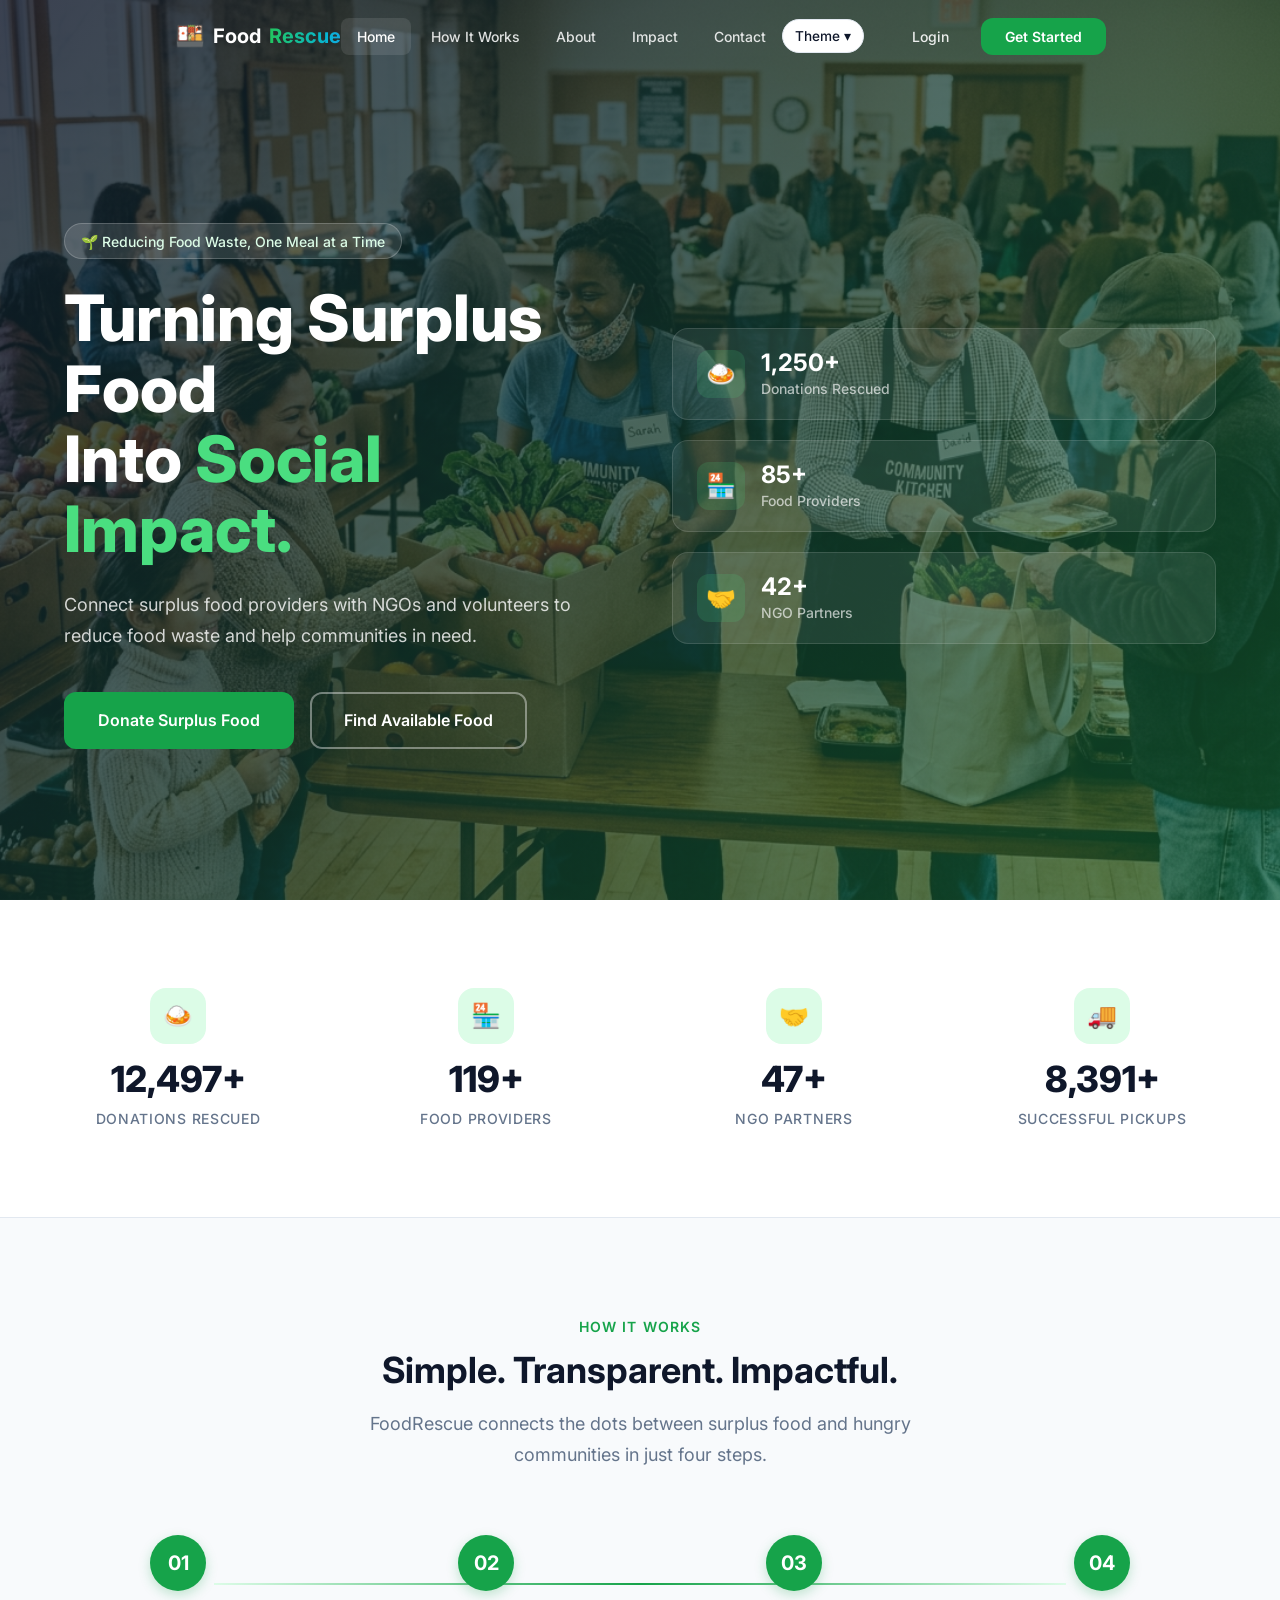
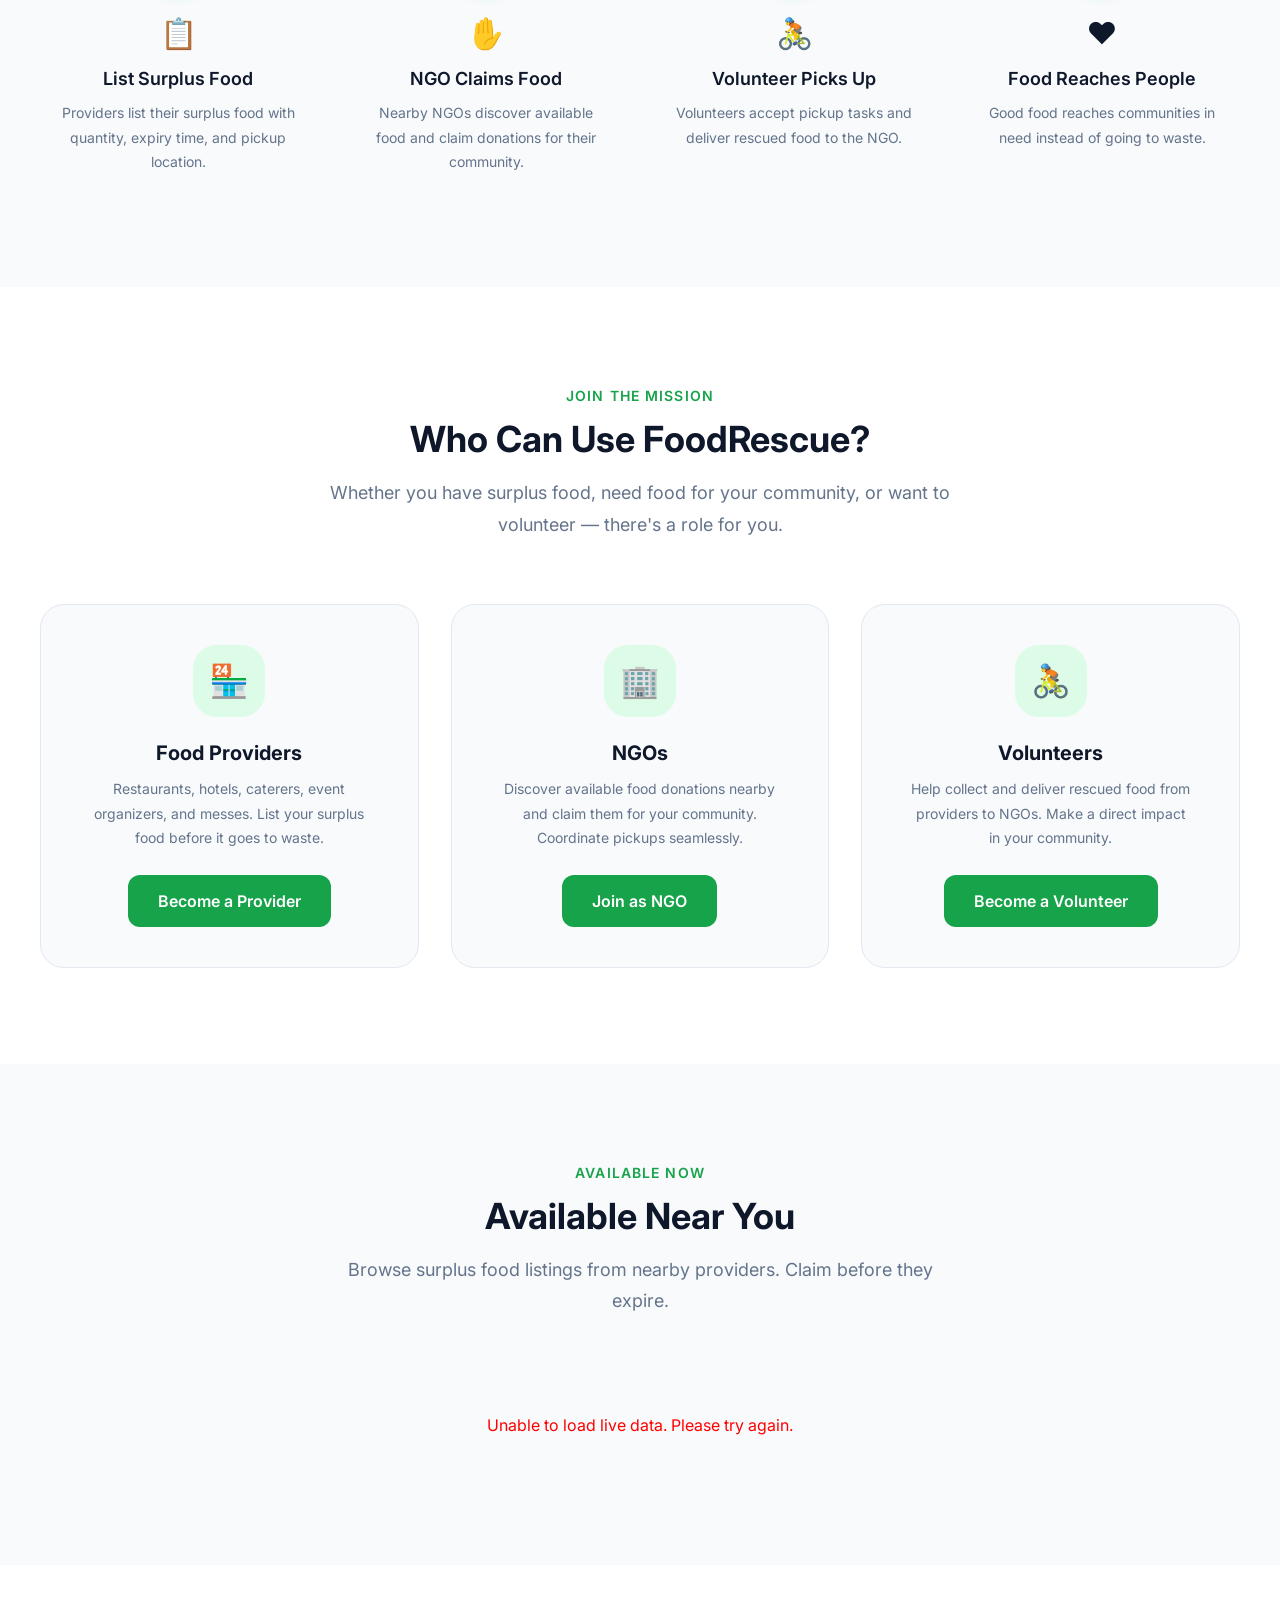
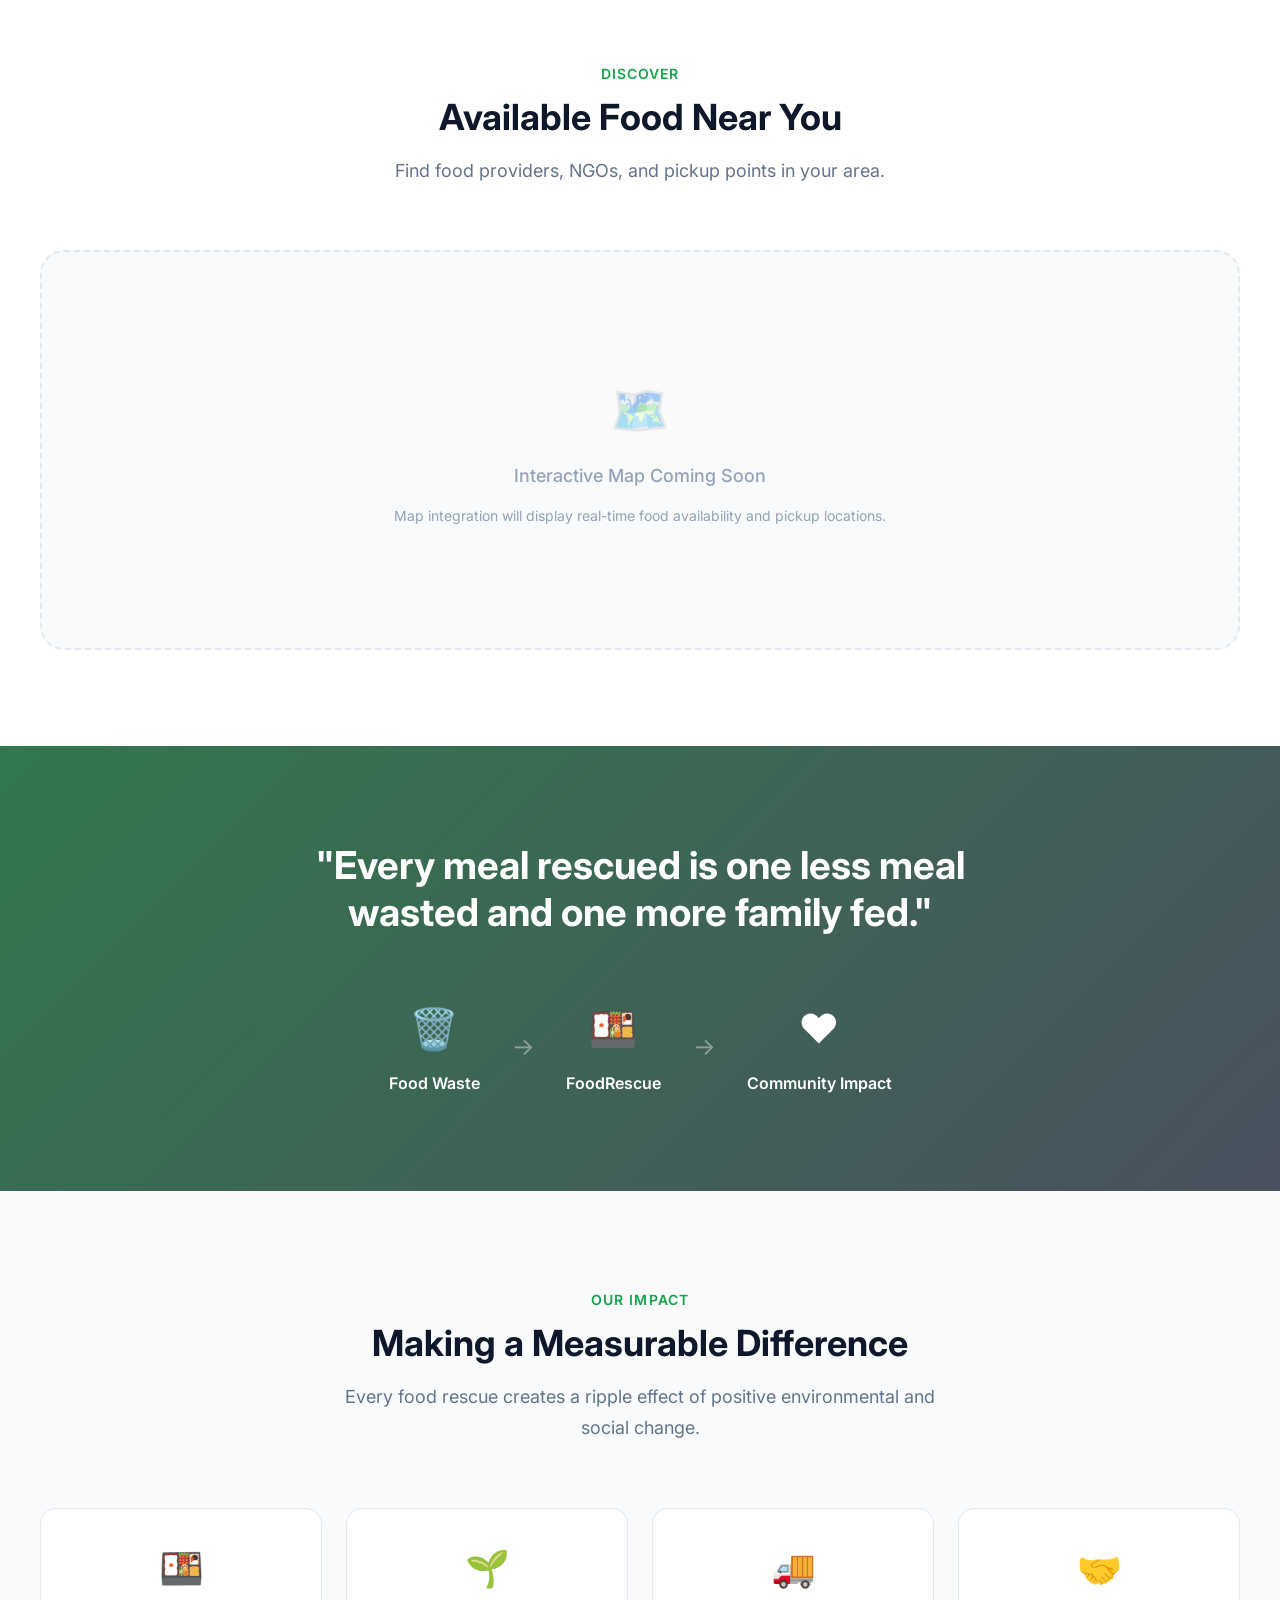
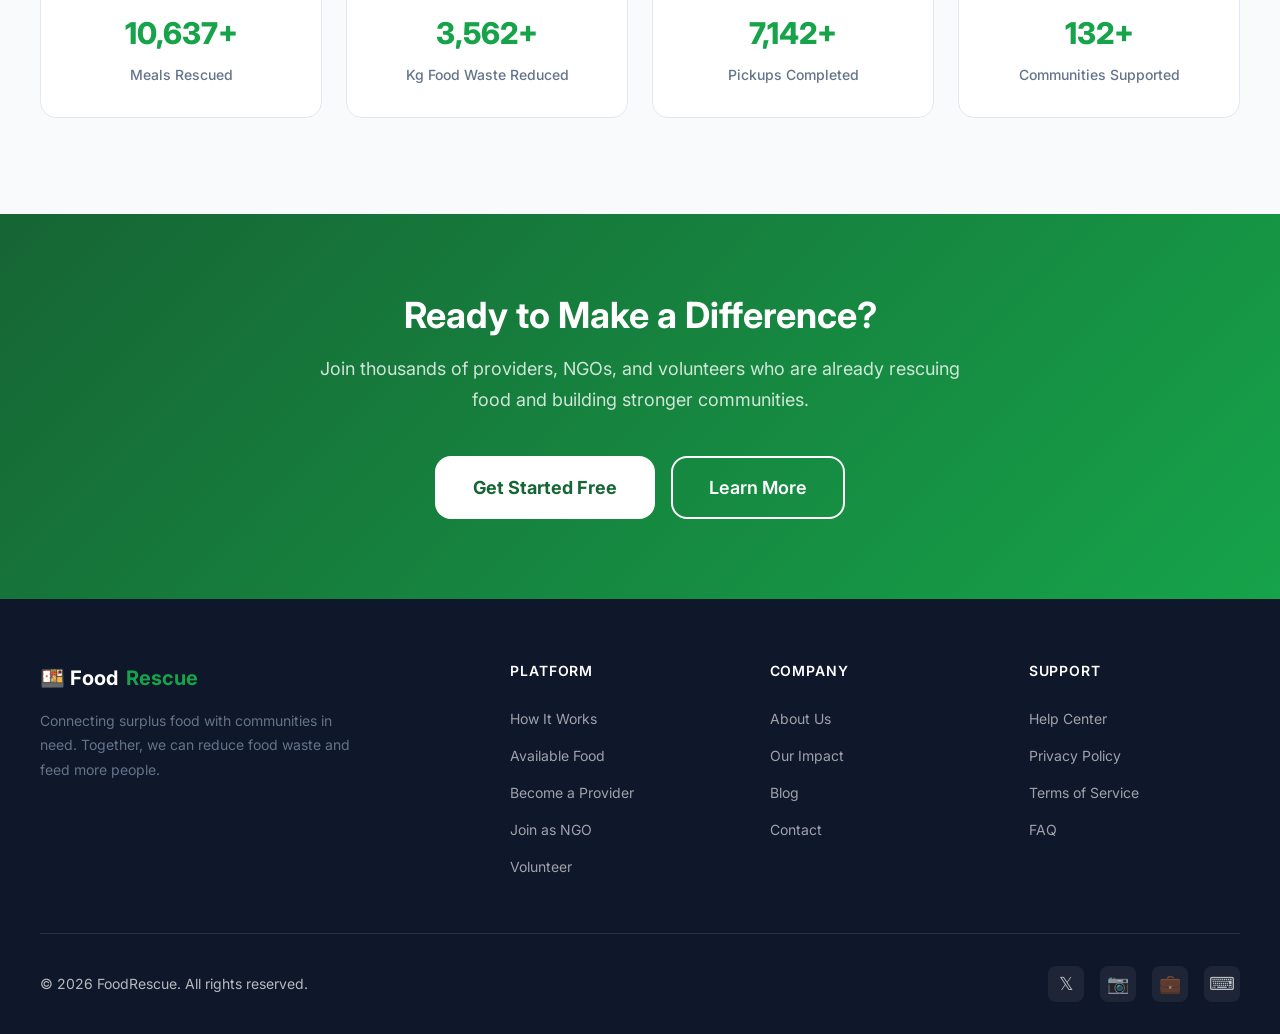
==== commit e94f2e52: "fix: repair frontend Unicode encoding" ====
--- a/src/main/webapp/index.html
+++ b/src/main/webapp/index.html
@@ -3,7 +3,7 @@
 <head>
   <meta charset="UTF-8">
   <meta name="viewport" content="width=device-width, initial-scale=1.0">
-  <title>FoodRescue â€” Turning Surplus Food Into Social Impact</title>
+  <title>FoodRescue — Turning Surplus Food Into Social Impact</title>
   <meta name="description" content="FoodRescue connects surplus food providers with NGOs and volunteers to reduce food waste and help communities in need. Rescue meals, support communities.">
 
   <!-- Google Fonts -->
@@ -20,7 +20,7 @@
   <link rel="stylesheet" href="assets/css/responsive.css">
 
   <!-- Favicon -->
-  <link rel="icon" href="data:image/svg+xml,<svg xmlns='http://www.w3.org/2000/svg' viewBox='0 0 100 100'><text y='.9em' font-size='90'>ðŸ±</text></svg>">
+  <link rel="icon" href="data:image/svg+xml,<svg xmlns='http://www.w3.org/2000/svg' viewBox='0 0 100 100'><text y='.9em' font-size='90'>🍱</text></svg>">
 <link rel="stylesheet" href="assets/css/theme.css">
 
 <script>
@@ -38,7 +38,7 @@
   <nav class="navbar navbar--transparent" id="navbar">
     <div class="navbar__inner">
       <a href="index.html" class="navbar__brand" id="nav-brand">
-        <span class="navbar__brand-icon">ðŸ±</span>
+        <span class="navbar__brand-icon">🍱</span>
         Food<span class="navbar__brand-highlight rgb-text">Rescue</span>
       </a>
 
@@ -53,7 +53,7 @@
       <div class="navbar__actions" id="nav-actions">
 
 <div class="theme-dropdown" id="theme-dropdown" style="position:relative; margin-right: 1rem;">
-          <button class="theme-btn" id="theme-btn" aria-label="Theme Menu">Theme â–¾</button>
+          <button class="theme-btn" id="theme-btn" aria-label="Theme Menu">Theme ▾</button>
           <div class="theme-panel" id="theme-panel">
             <button class="theme-option" data-set-theme="light">Light</button>
             <button class="theme-option" data-set-theme="dark">Dark</button>
@@ -92,7 +92,7 @@
     <div class="hero__inner">
       <div class="hero__content">
         <div class="hero__label">
-          ðŸŒ± Reducing Food Waste, One Meal at a Time
+          🌱 Reducing Food Waste, One Meal at a Time
         </div>
         <h1 class="hero__title">
           Turning Surplus Food<br>
@@ -109,21 +109,21 @@
 
       <div class="hero__stats">
         <div class="hero__stat-card">
-          <div class="hero__stat-icon">ðŸ›</div>
+          <div class="hero__stat-icon">🍛</div>
           <div>
             <div class="hero__stat-value" data-count="1250">1,250+</div>
             <div class="hero__stat-label">Donations Rescued</div>
           </div>
         </div>
         <div class="hero__stat-card">
-          <div class="hero__stat-icon">ðŸª</div>
+          <div class="hero__stat-icon">🏪</div>
           <div>
             <div class="hero__stat-value" data-count="85">85+</div>
             <div class="hero__stat-label">Food Providers</div>
           </div>
         </div>
         <div class="hero__stat-card">
-          <div class="hero__stat-icon">ðŸ¤</div>
+          <div class="hero__stat-icon">🤝</div>
           <div>
             <div class="hero__stat-value" data-count="42">42+</div>
             <div class="hero__stat-label">NGO Partners</div>
@@ -138,22 +138,22 @@
   <section class="impact-stats" id="impact">
     <div class="impact-stats__grid stagger">
       <div class="impact-stats__item reveal">
-        <div class="impact-stats__icon">ðŸ›</div>
+        <div class="impact-stats__icon">🍛</div>
         <div class="impact-stats__value" data-target="12540">0</div>
         <div class="impact-stats__label">Donations Rescued</div>
       </div>
       <div class="impact-stats__item reveal">
-        <div class="impact-stats__icon">ðŸª</div>
+        <div class="impact-stats__icon">🏪</div>
         <div class="impact-stats__value" data-target="120">0</div>
         <div class="impact-stats__label">Food Providers</div>
       </div>
       <div class="impact-stats__item reveal">
-        <div class="impact-stats__icon">ðŸ¤</div>
+        <div class="impact-stats__icon">🤝</div>
         <div class="impact-stats__value" data-target="48">0</div>
         <div class="impact-stats__label">NGO Partners</div>
       </div>
       <div class="impact-stats__item reveal">
-        <div class="impact-stats__icon">ðŸšš</div>
+        <div class="impact-stats__icon">🚚</div>
         <div class="impact-stats__value" data-target="8420">0</div>
         <div class="impact-stats__label">Successful Pickups</div>
       </div>
@@ -172,25 +172,25 @@
     <div class="how-it-works__grid stagger">
       <div class="how-it-works__step reveal">
         <div class="how-it-works__number">01</div>
-        <div class="how-it-works__icon">ðŸ“‹</div>
+        <div class="how-it-works__icon">📋</div>
         <h4 class="how-it-works__title">List Surplus Food</h4>
         <p class="how-it-works__desc">Providers list their surplus food with quantity, expiry time, and pickup location.</p>
       </div>
       <div class="how-it-works__step reveal">
         <div class="how-it-works__number">02</div>
-        <div class="how-it-works__icon">âœ‹</div>
+        <div class="how-it-works__icon">✋</div>
         <h4 class="how-it-works__title">NGO Claims Food</h4>
         <p class="how-it-works__desc">Nearby NGOs discover available food and claim donations for their community.</p>
       </div>
       <div class="how-it-works__step reveal">
         <div class="how-it-works__number">03</div>
-        <div class="how-it-works__icon">ðŸš´</div>
+        <div class="how-it-works__icon">🚴</div>
         <h4 class="how-it-works__title">Volunteer Picks Up</h4>
         <p class="how-it-works__desc">Volunteers accept pickup tasks and deliver rescued food to the NGO.</p>
       </div>
       <div class="how-it-works__step reveal">
         <div class="how-it-works__number">04</div>
-        <div class="how-it-works__icon">â¤ï¸</div>
+        <div class="how-it-works__icon">❤️</div>
         <h4 class="how-it-works__title">Food Reaches People</h4>
         <p class="how-it-works__desc">Good food reaches communities in need instead of going to waste.</p>
       </div>
@@ -203,24 +203,24 @@
     <div class="section-header">
       <span class="section-label">Join the Mission</span>
       <h2>Who Can Use FoodRescue?</h2>
-      <p>Whether you have surplus food, need food for your community, or want to volunteer â€” there's a role for you.</p>
+      <p>Whether you have surplus food, need food for your community, or want to volunteer — there's a role for you.</p>
     </div>
 
     <div class="user-roles__grid stagger">
       <div class="user-roles__card reveal">
-        <div class="user-roles__icon">ðŸª</div>
+        <div class="user-roles__icon">🏪</div>
         <h4 class="user-roles__title">Food Providers</h4>
         <p class="user-roles__desc">Restaurants, hotels, caterers, event organizers, and messes. List your surplus food before it goes to waste.</p>
         <a href="register.html" class="btn btn-primary">Become a Provider</a>
       </div>
       <div class="user-roles__card reveal">
-        <div class="user-roles__icon">ðŸ¢</div>
+        <div class="user-roles__icon">🏢</div>
         <h4 class="user-roles__title">NGOs</h4>
         <p class="user-roles__desc">Discover available food donations nearby and claim them for your community. Coordinate pickups seamlessly.</p>
         <a href="register.html" class="btn btn-primary">Join as NGO</a>
       </div>
       <div class="user-roles__card reveal">
-        <div class="user-roles__icon">ðŸš´</div>
+        <div class="user-roles__icon">🚴</div>
         <h4 class="user-roles__title">Volunteers</h4>
         <p class="user-roles__desc">Help collect and deliver rescued food from providers to NGOs. Make a direct impact in your community.</p>
         <a href="register.html" class="btn btn-primary">Become a Volunteer</a>
@@ -252,7 +252,7 @@
     </div>
 
     <div class="map-placeholder">
-      <div class="map-placeholder__icon">ðŸ—ºï¸</div>
+      <div class="map-placeholder__icon">🗺️</div>
       <div class="map-placeholder__text">Interactive Map Coming Soon</div>
       <div class="map-placeholder__hint">Map integration will display real-time food availability and pickup locations.</div>
     </div>
@@ -268,17 +268,17 @@
 
       <div class="impact-story__flow reveal">
         <div class="impact-story__flow-step">
-          <div class="impact-story__flow-icon">ðŸ—‘ï¸</div>
+          <div class="impact-story__flow-icon">🗑️</div>
           <div class="impact-story__flow-label">Food Waste</div>
         </div>
-        <div class="impact-story__flow-arrow">â†’</div>
+        <div class="impact-story__flow-arrow">→</div>
         <div class="impact-story__flow-step">
-          <div class="impact-story__flow-icon">ðŸ±</div>
+          <div class="impact-story__flow-icon">🍱</div>
           <div class="impact-story__flow-label">FoodRescue</div>
         </div>
-        <div class="impact-story__flow-arrow">â†’</div>
+        <div class="impact-story__flow-arrow">→</div>
         <div class="impact-story__flow-step">
-          <div class="impact-story__flow-icon">â¤ï¸</div>
+          <div class="impact-story__flow-icon">❤️</div>
           <div class="impact-story__flow-label">Community Impact</div>
         </div>
       </div>
@@ -296,23 +296,23 @@
 
     <div class="env-impact__grid stagger">
       <div class="env-impact__card reveal">
-        <div class="env-impact__icon">ðŸ±</div>
+        <div class="env-impact__icon">🍱</div>
         <!-- TODO: Replace static values with backend response -->
         <div class="env-impact__value" data-target="12540">0</div>
         <div class="env-impact__label">Meals Rescued</div>
       </div>
       <div class="env-impact__card reveal">
-        <div class="env-impact__icon">ðŸŒ±</div>
+        <div class="env-impact__icon">🌱</div>
         <div class="env-impact__value" data-target="4200">0</div>
         <div class="env-impact__label">Kg Food Waste Reduced</div>
       </div>
       <div class="env-impact__card reveal">
-        <div class="env-impact__icon">ðŸšš</div>
+        <div class="env-impact__icon">🚚</div>
         <div class="env-impact__value" data-target="8420">0</div>
         <div class="env-impact__label">Pickups Completed</div>
       </div>
       <div class="env-impact__card reveal">
-        <div class="env-impact__icon">ðŸ¤</div>
+        <div class="env-impact__icon">🤝</div>
         <div class="env-impact__value" data-target="156">0</div>
         <div class="env-impact__label">Communities Supported</div>
       </div>
@@ -340,7 +340,7 @@
     <div class="footer__inner">
       <div class="footer__grid">
         <div>
-          <div class="footer__brand">ðŸ± Food<span style="color:#16A34A">Rescue</span></div>
+          <div class="footer__brand">🍱 Food<span style="color:#16A34A">Rescue</span></div>
           <p class="footer__brand-desc">
             Connecting surplus food with communities in need. Together, we can reduce food waste and feed more people.
           </p>
@@ -372,10 +372,10 @@
       <div class="footer__bottom">
         <span>&copy; 2026 FoodRescue. All rights reserved.</span>
         <div class="footer__socials">
-          <a href="#" class="footer__social-link" aria-label="Twitter">ð•</a>
-          <a href="#" class="footer__social-link" aria-label="Instagram">ðŸ“·</a>
-          <a href="#" class="footer__social-link" aria-label="LinkedIn">ðŸ’¼</a>
-          <a href="#" class="footer__social-link" aria-label="GitHub">âŒ¨</a>
+          <a href="#" class="footer__social-link" aria-label="Twitter">𝕏</a>
+          <a href="#" class="footer__social-link" aria-label="Instagram">📷</a>
+          <a href="#" class="footer__social-link" aria-label="LinkedIn">💼</a>
+          <a href="#" class="footer__social-link" aria-label="GitHub">⌨</a>
         </div>
       </div>
     </div>
--- a/src/main/webapp/assets/css/theme.css
+++ b/src/main/webapp/assets/css/theme.css
@@ -1,4 +1,4 @@
-﻿/* Theme Base and Controls */
+/* Theme Base and Controls */
 
 .theme-dropdown {
     position: relative;
